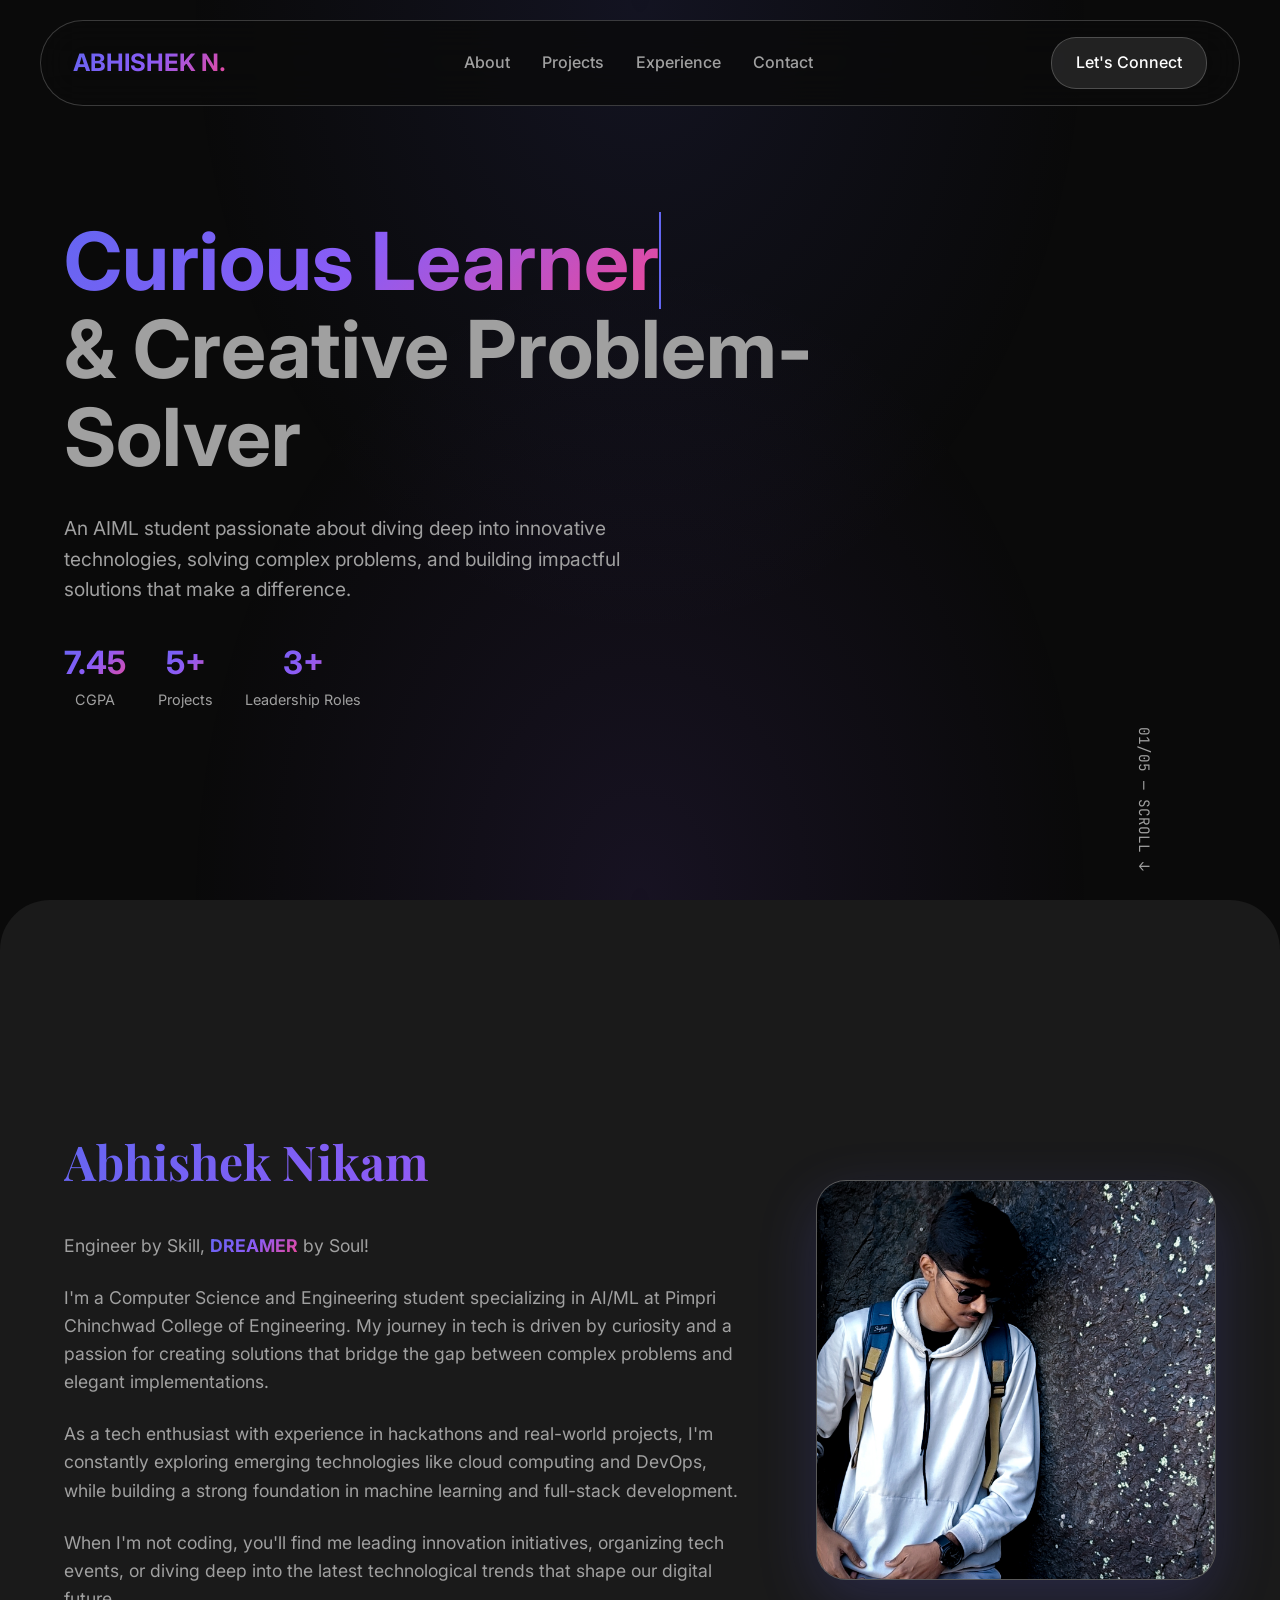
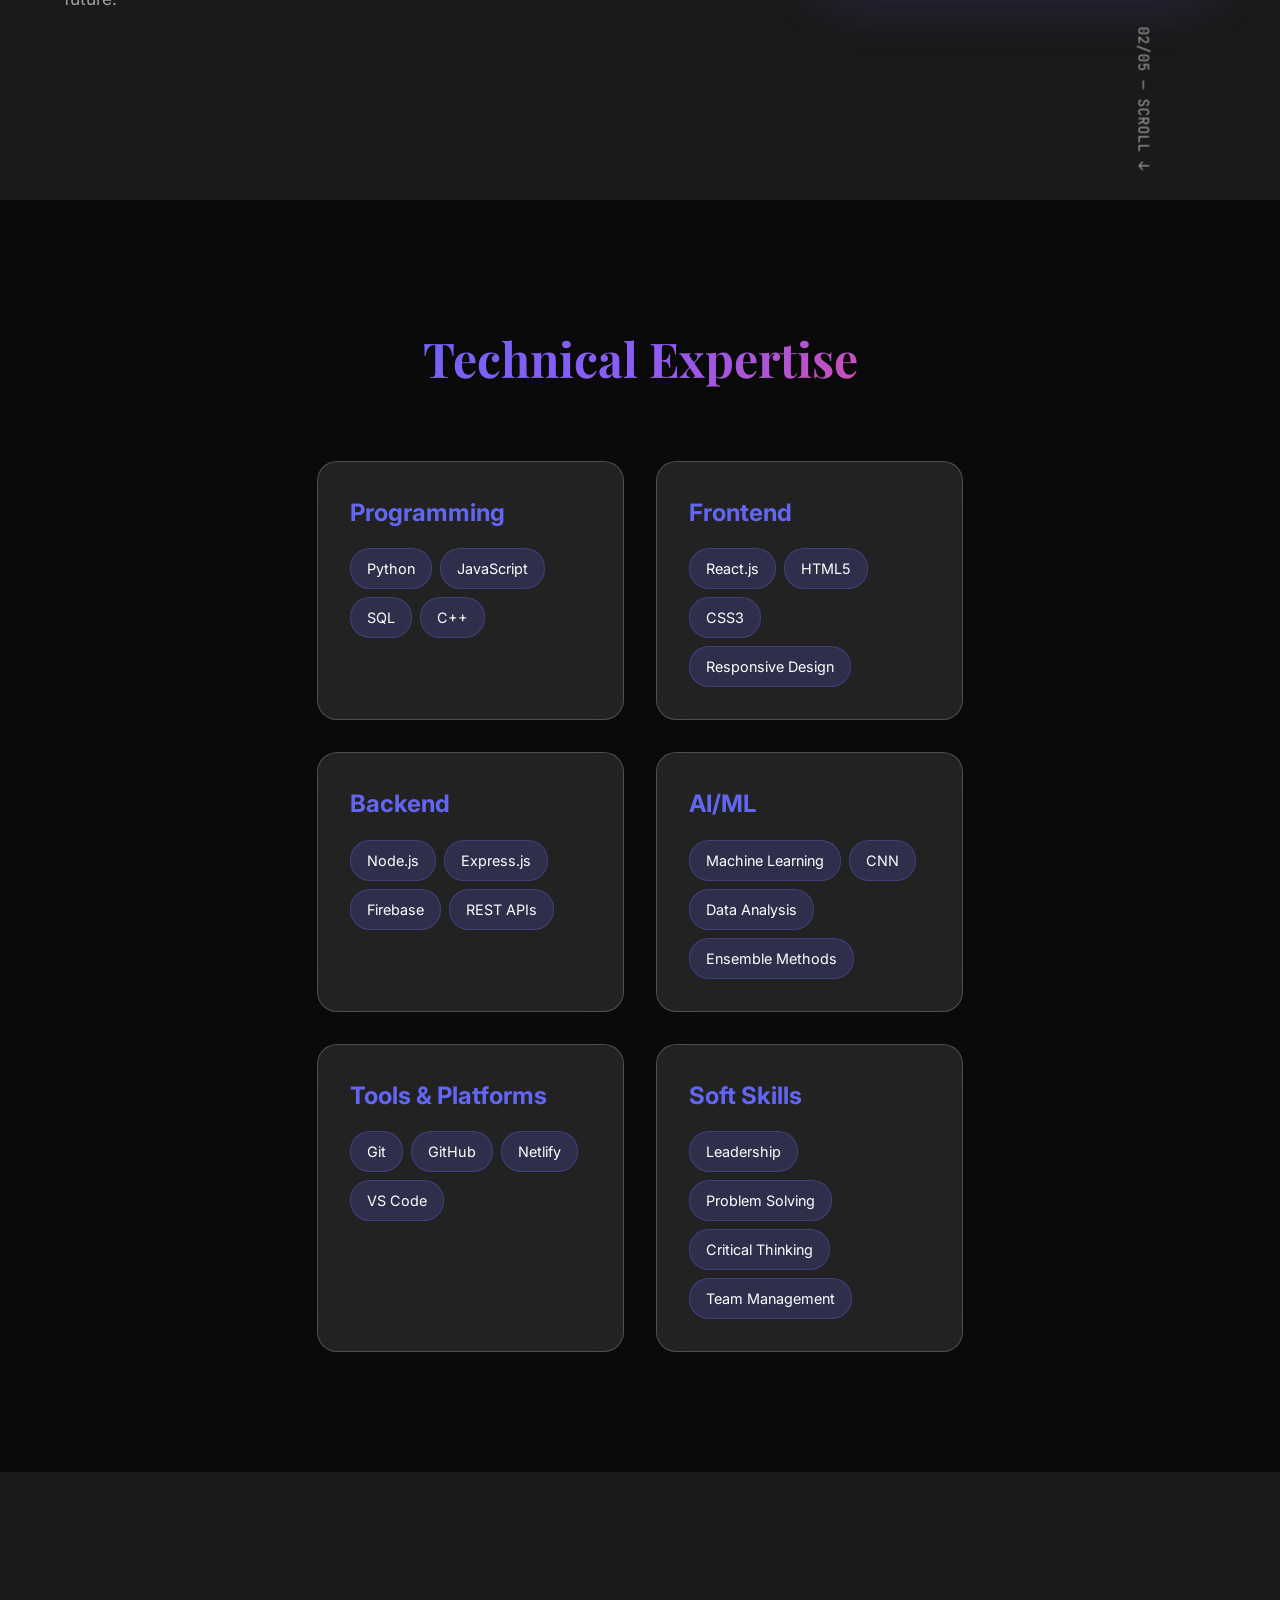
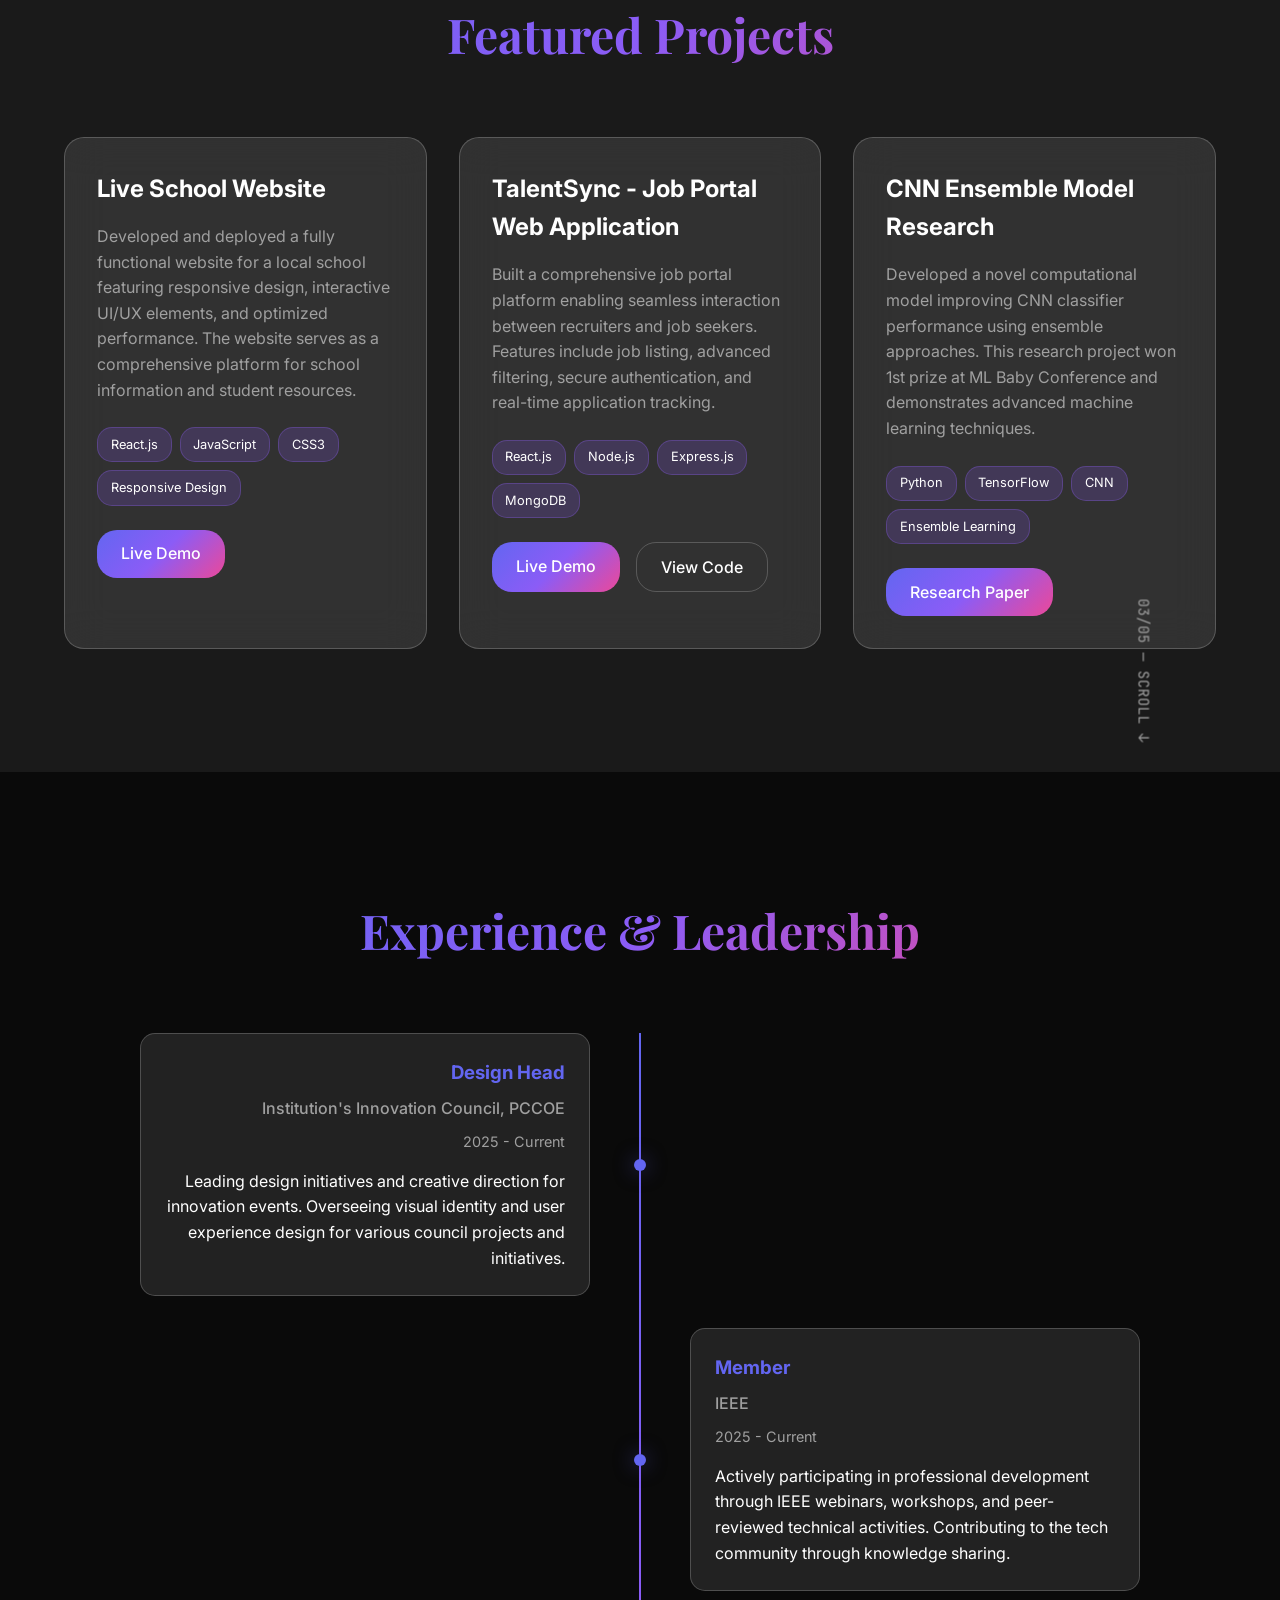
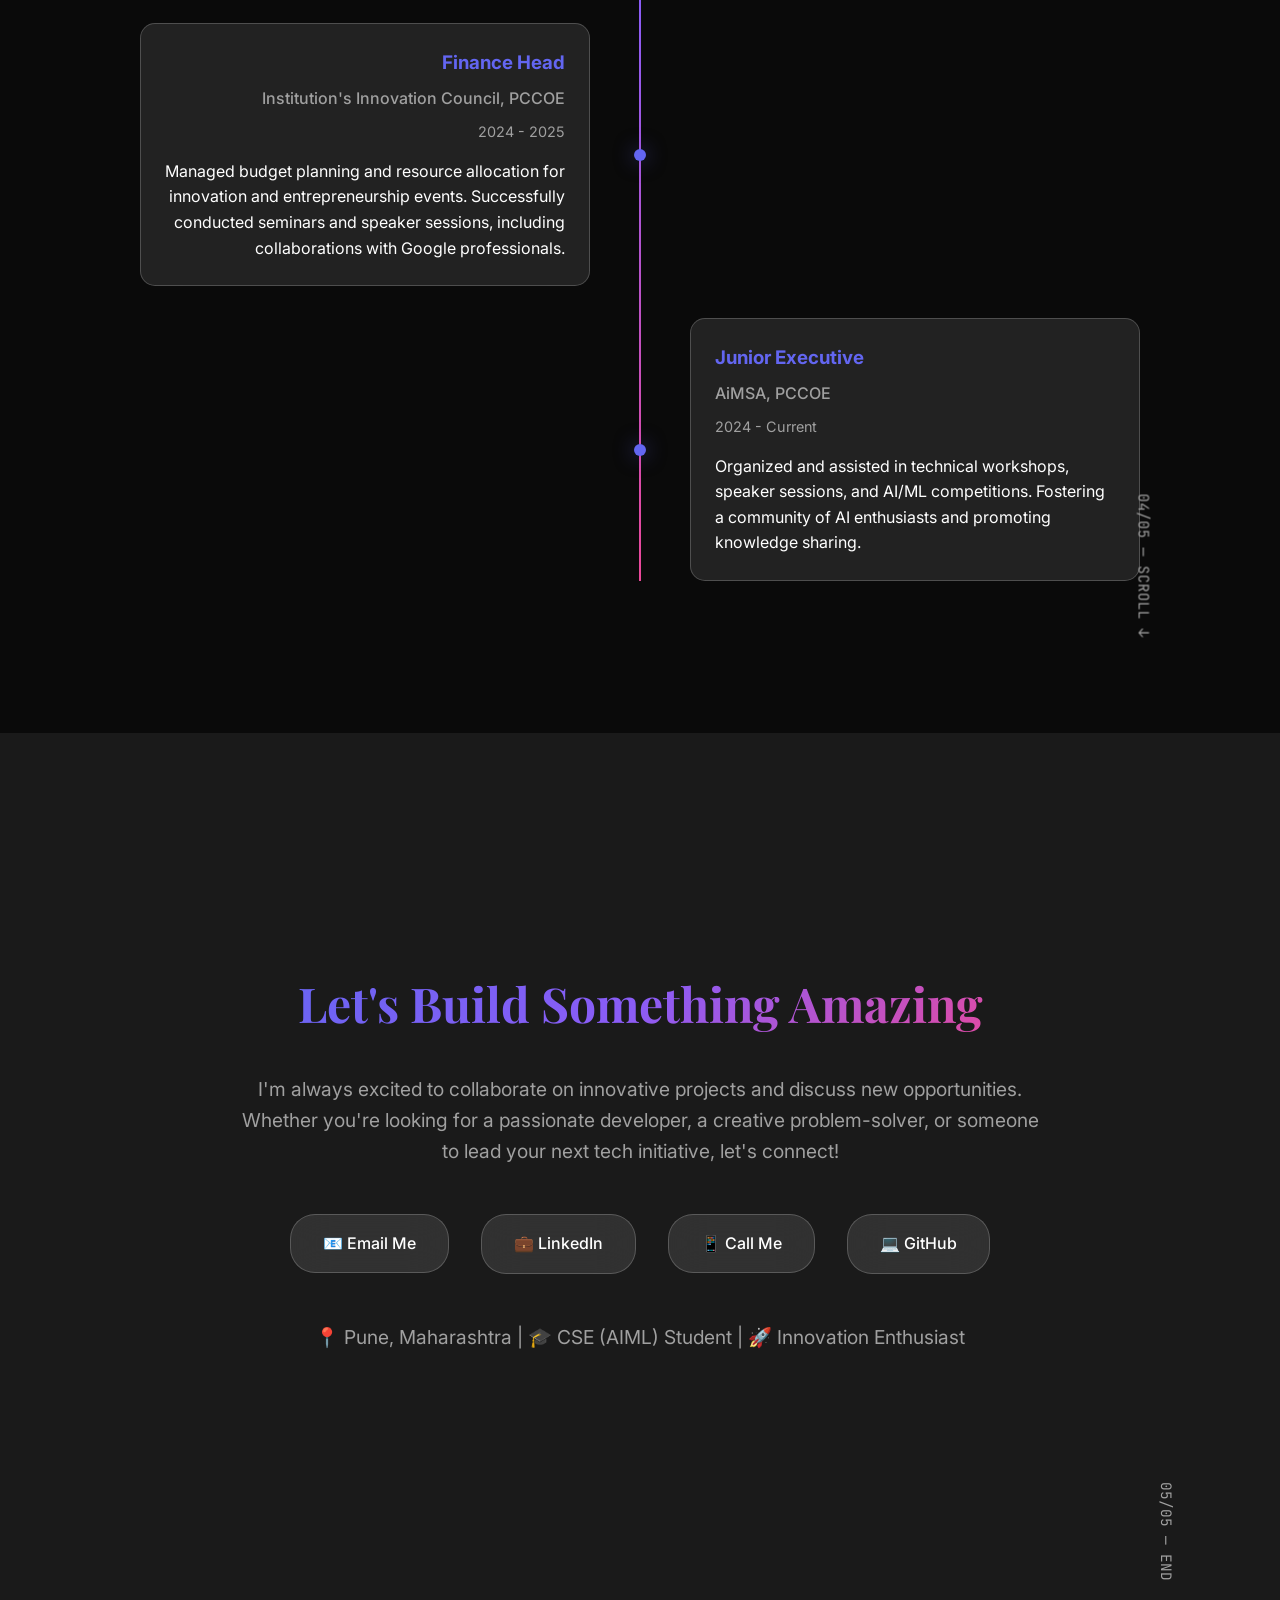
==== index.html @ e9e7a4ef "Renamed main file to index.html" ====
<!DOCTYPE html>
<html lang="en">
<head>
    <meta charset="UTF-8">
    <meta name="viewport" content="width=device-width, initial-scale=1.0">
    <title>Abhishek Nikam - Portfolio</title>
    <link rel="preconnect" href="https://fonts.googleapis.com">
    <link rel="preconnect" href="https://fonts.gstatic.com" crossorigin>
    <link href="https://fonts.googleapis.com/css2?family=Inter:wght@300;400;500;600;700&family=JetBrains+Mono:wght@400;500&family=Playfair+Display:wght@400;700&display=swap" rel="stylesheet">

    <style>
        * {
            margin: 0;
            padding: 0;
            box-sizing: border-box;
        }

        :root {
            --bg-primary: #0a0a0a;
            --bg-secondary: #1a1a1a;
            --text-primary: #ffffff;
            --text-secondary: #a0a0a0;
            --accent-primary: #6366f1;
            --accent-secondary: #8b5cf6;
            --accent-gradient: linear-gradient(135deg, #6366f1 0%, #8b5cf6 50%, #ec4899 100%);
            --glass-bg: rgba(255, 255, 255, 0.1);
            --glass-border: rgba(255, 255, 255, 0.2);
        }

        body {
            background: var(--bg-primary);
            color: var(--text-primary);
            font-family: 'Inter', sans-serif;
            line-height: 1.6;
            overflow-x: hidden;
        }

        /* Background Animation */
        body::before {
            content: '';
            position: fixed;
            top: 0;
            left: 0;
            width: 100%;
            height: 100%;
            background: radial-gradient(ellipse at top, rgba(99, 102, 241, 0.1) 0%, transparent 50%),
                        radial-gradient(ellipse at bottom, rgba(139, 92, 246, 0.1) 0%, transparent 50%);
            z-index: -1;
            animation: backgroundPulse 6s ease-in-out infinite alternate;
        }

        @keyframes backgroundPulse {
            0% { opacity: 0.3; }
            100% { opacity: 0.6; }
        }

        /* Header */
        .header {
            position: fixed;
            top: 20px;
            left: 50%;
            transform: translateX(-50%);
            width: 95%;
            max-width: 1200px;
            padding: 16px 32px;
            background: rgba(10, 10, 10, 0.8);
            backdrop-filter: blur(20px);
            border: 1px solid var(--glass-border);
            border-radius: 50px;
            display: flex;
            justify-content: space-between;
            align-items: center;
            z-index: 1000;
            transition: all 0.3s ease;
        }

        .header:hover {
            background: rgba(10, 10, 10, 0.9);
            transform: translateX(-50%) translateY(-2px);
            box-shadow: 0 10px 40px rgba(99, 102, 241, 0.2);
        }

        .logo {
            font-size: 1.5rem;
            font-weight: 700;
            background: var(--accent-gradient);
            -webkit-background-clip: text;
            -webkit-text-fill-color: transparent;
            background-clip: text;
        }

        .nav {
            display: flex;
            gap: 2rem;
        }

        .nav-item {
            color: var(--text-secondary);
            text-decoration: none;
            font-weight: 500;
            transition: all 0.3s ease;
            position: relative;
        }

        .nav-item:hover {
            color: var(--text-primary);
        }

        .nav-item::after {
            content: '';
            position: absolute;
            bottom: -4px;
            left: 0;
            width: 0;
            height: 2px;
            background: var(--accent-gradient);
            transition: width 0.3s ease;
        }

        .nav-item:hover::after {
            width: 100%;
        }

        .connect-btn {
            padding: 12px 24px;
            background: var(--glass-bg);
            border: 1px solid var(--glass-border);
            border-radius: 25px;
            color: var(--text-primary);
            text-decoration: none;
            font-weight: 500;
            transition: all 0.3s ease;
        }

        .connect-btn:hover {
            background: var(--accent-gradient);
            transform: translateY(-2px);
            box-shadow: 0 10px 20px rgba(99, 102, 241, 0.3);
        }

        /* Main Sections */
        .section {
            min-height: 100vh;
            padding: 120px 5% 60px;
            display: flex;
            align-items: center;
            position: relative;
        }

        /* Hero Section */
        .hero {
            display: grid;
            grid-template-columns: 1fr 300px;
            gap: 4rem;
            max-width: 1400px;
            margin: 0 auto;
            align-items: center;
        }

        .hero-content h1 {
            font-size: clamp(2.5rem, 8vw, 5rem);
            font-weight: 700;
            line-height: 1.1;
            margin-bottom: 1rem;
        }

        .hero-title {
            background: var(--accent-gradient);
            -webkit-background-clip: text;
            -webkit-text-fill-color: transparent;
            background-clip: text;
        }

        .hero-subtitle {
            color: var(--text-secondary);
        }

        .typing-animation {
            border-right: 2px solid var(--accent-primary);
            white-space: nowrap;
            overflow: hidden;
            animation: typing 3s steps(20, end), blink 0.75s step-end infinite;
        }

        @keyframes typing {
            from { width: 0; }
            to { width: 100%; }
        }

        @keyframes blink {
            from, to { border-color: transparent; }
            50% { border-color: var(--accent-primary); }
        }

        .hero-description {
            font-size: 1.2rem;
            color: var(--text-secondary);
            margin: 2rem 0;
            max-width: 600px;
        }

        .hero-stats {
            display: flex;
            gap: 2rem;
            margin: 2rem 0;
        }

        .stat {
            text-align: center;
        }

        .stat-number {
            font-size: 2rem;
            font-weight: 700;
            background: var(--accent-gradient);
            -webkit-background-clip: text;
            -webkit-text-fill-color: transparent;
            background-clip: text;
        }

        .stat-label {
            font-size: 0.9rem;
            color: var(--text-secondary);
        }

        .scroll-indicator {
            position: absolute;
            right: 5%;
            bottom: 10%;
            font-family: 'JetBrains Mono', monospace;
            font-size: 0.9rem;
            color: var(--text-secondary);
            transform: rotate(90deg);
            transform-origin: center;
        }

        /* About Section */
        .about {
            background: var(--bg-secondary);
            border-radius: 50px 50px 0 0;
        }

        .about-content {
            display: grid;
            grid-template-columns: 1fr 400px;
            gap: 4rem;
            max-width: 1400px;
            margin: 0 auto;
            align-items: center;
        }

        .about-text h2 {
            font-size: 3rem;
            font-family: 'Playfair Display', serif;
            margin-bottom: 2rem;
            background: var(--accent-gradient);
            -webkit-background-clip: text;
            -webkit-text-fill-color: transparent;
            background-clip: text;
        }

        .about-text p {
            font-size: 1.1rem;
            color: var(--text-secondary);
            margin-bottom: 1.5rem;
        }

        .profile-image {
            position: relative;
            width: 400px;
            height: 400px;
            border-radius: 30px;
            overflow: hidden;
            background: var(--glass-bg);
            backdrop-filter: blur(20px);
            border: 1px solid var(--glass-border);
            box-shadow: 0 20px 60px rgba(99, 102, 241, 0.2);
        }

        .profile-image::before {
            content: '';
            position: absolute;
            top: -50%;
            left: -50%;
            width: 200%;
            height: 200%;
            background: var(--accent-gradient);
            opacity: 0.1;
            animation: rotate 10s linear infinite;
        }

        @keyframes rotate {
            0% { transform: rotate(0deg); }
            100% { transform: rotate(360deg); }
        }

        .profile-image img {
            width: 100%;
            height: 100%;
            object-fit: cover;
            position: relative;
            z-index: 1;
        }

        /* Skills Section */
        .skills {
            padding: 120px 5%;
        }

        .skills-content {
            max-width: 1200px;
            margin: 0 auto;
        }

        .skills h2 {
            font-size: 3rem;
            text-align: center;
            margin-bottom: 4rem;
            font-family: 'Playfair Display', serif;
            background: var(--accent-gradient);
            -webkit-background-clip: text;
            -webkit-text-fill-color: transparent;
            background-clip: text;
        }

        .skills-grid {
            display: grid;
            grid-template-columns: repeat(auto-fit, minmax(280px, 1fr));
            gap: 2rem;
        }

        .skill-category {
            background: var(--glass-bg);
            backdrop-filter: blur(20px);
            border: 1px solid var(--glass-border);
            border-radius: 20px;
            padding: 2rem;
            transition: all 0.3s ease;
        }

        .skill-category:hover {
            transform: translateY(-10px);
            box-shadow: 0 20px 60px rgba(99, 102, 241, 0.2);
        }

        .skill-category h3 {
            font-size: 1.5rem;
            margin-bottom: 1rem;
            color: var(--accent-primary);
        }

        .skill-list {
            display: flex;
            flex-wrap: wrap;
            gap: 0.5rem;
        }

        .skill-tag {
            background: rgba(99, 102, 241, 0.2);
            color: var(--text-primary);
            padding: 0.5rem 1rem;
            border-radius: 20px;
            font-size: 0.9rem;
            border: 1px solid rgba(99, 102, 241, 0.3);
            transition: all 0.3s ease;
        }

        .skill-tag:hover {
            background: rgba(99, 102, 241, 0.4);
            transform: scale(1.05);
        }

        /* Projects Section */
        .projects {
            background: var(--bg-secondary);
            padding: 120px 5%;
        }

        .projects-content {
            max-width: 1200px;
            margin: 0 auto;
        }

        .projects h2 {
            font-size: 3rem;
            text-align: center;
            margin-bottom: 4rem;
            font-family: 'Playfair Display', serif;
            background: var(--accent-gradient);
            -webkit-background-clip: text;
            -webkit-text-fill-color: transparent;
            background-clip: text;
        }

        .projects-grid {
            display: grid;
            grid-template-columns: repeat(auto-fit, minmax(350px, 1fr));
            gap: 2rem;
        }

        .project-card {
            background: var(--glass-bg);
            backdrop-filter: blur(20px);
            border: 1px solid var(--glass-border);
            border-radius: 20px;
            padding: 2rem;
            transition: all 0.3s ease;
            position: relative;
            overflow: hidden;
        }

        .project-card::before {
            content: '';
            position: absolute;
            top: 0;
            left: -100%;
            width: 100%;
            height: 100%;
            background: linear-gradient(90deg, transparent, rgba(255, 255, 255, 0.1), transparent);
            transition: left 0.5s;
        }

        .project-card:hover::before {
            left: 100%;
        }

        .project-card:hover {
            transform: translateY(-10px);
            box-shadow: 0 25px 80px rgba(99, 102, 241, 0.3);
        }

        .project-card h3 {
            font-size: 1.5rem;
            margin-bottom: 1rem;
            color: var(--text-primary);
        }

        .project-card p {
            color: var(--text-secondary);
            margin-bottom: 1.5rem;
            line-height: 1.6;
        }

        .project-tech {
            display: flex;
            flex-wrap: wrap;
            gap: 0.5rem;
            margin-bottom: 1.5rem;
        }

        .tech-tag {
            background: rgba(139, 92, 246, 0.2);
            color: var(--text-primary);
            padding: 0.4rem 0.8rem;
            border-radius: 15px;
            font-size: 0.8rem;
            border: 1px solid rgba(139, 92, 246, 0.3);
        }

        .project-links {
            display: flex;
            gap: 1rem;
        }

        .project-link {
            padding: 0.7rem 1.5rem;
            background: var(--accent-gradient);
            color: white;
            text-decoration: none;
            border-radius: 20px;
            font-weight: 500;
            transition: all 0.3s ease;
        }

        .project-link:hover {
            transform: translateY(-2px);
            box-shadow: 0 10px 20px rgba(99, 102, 241, 0.4);
        }

        .project-link.secondary {
            background: transparent;
            border: 1px solid var(--glass-border);
        }

        /* Experience Section */
        .experience {
            padding: 120px 5%;
        }

        .experience-content {
            max-width: 1000px;
            margin: 0 auto;
        }

        .experience h2 {
            font-size: 3rem;
            text-align: center;
            margin-bottom: 4rem;
            font-family: 'Playfair Display', serif;
            background: var(--accent-gradient);
            -webkit-background-clip: text;
            -webkit-text-fill-color: transparent;
            background-clip: text;
        }

        .timeline {
            position: relative;
        }

        .timeline::before {
            content: '';
            position: absolute;
            left: 50%;
            top: 0;
            bottom: 0;
            width: 2px;
            background: var(--accent-gradient);
            transform: translateX(-50%);
        }

        .timeline-item {
            position: relative;
            margin: 2rem 0;
            display: flex;
            align-items: center;
        }

        .timeline-item:nth-child(odd) .timeline-content {
            margin-right: auto;
            margin-left: 0;
            text-align: right;
        }

        .timeline-item:nth-child(even) .timeline-content {
            margin-left: auto;
            margin-right: 0;
        }

        .timeline-content {
            background: var(--glass-bg);
            backdrop-filter: blur(20px);
            border: 1px solid var(--glass-border);
            border-radius: 15px;
            padding: 1.5rem;
            width: 45%;
            position: relative;
        }

        .timeline-dot {
            position: absolute;
            left: 50%;
            width: 12px;
            height: 12px;
            background: var(--accent-primary);
            border-radius: 50%;
            transform: translateX(-50%);
            box-shadow: 0 0 20px rgba(99, 102, 241, 0.5);
        }

        .timeline-content h3 {
            color: var(--accent-primary);
            margin-bottom: 0.5rem;
        }

        .timeline-content .company {
            color: var(--text-secondary);
            font-weight: 500;
            margin-bottom: 0.5rem;
        }

        .timeline-content .period {
            color: var(--text-secondary);
            font-size: 0.9rem;
            margin-bottom: 1rem;
        }

        /* Contact Section */
        .contact {
            background: var(--bg-secondary);
            padding: 120px 5%;
            text-align: center;
        }

        .contact-content {
            max-width: 800px;
            margin: 0 auto;
        }

        .contact h2 {
            font-size: 3rem;
            margin-bottom: 2rem;
            font-family: 'Playfair Display', serif;
            background: var(--accent-gradient);
            -webkit-background-clip: text;
            -webkit-text-fill-color: transparent;
            background-clip: text;
        }

        .contact p {
            font-size: 1.2rem;
            color: var(--text-secondary);
            margin-bottom: 3rem;
        }

        .contact-links {
            display: flex;
            justify-content: center;
            gap: 2rem;
            flex-wrap: wrap;
        }

        .contact-link {
            padding: 1rem 2rem;
            background: var(--glass-bg);
            backdrop-filter: blur(20px);
            border: 1px solid var(--glass-border);
            border-radius: 25px;
            color: var(--text-primary);
            text-decoration: none;
            font-weight: 500;
            transition: all 0.3s ease;
        }

        .contact-link:hover {
            background: var(--accent-gradient);
            transform: translateY(-5px);
            box-shadow: 0 15px 40px rgba(99, 102, 241, 0.3);
        }

        /* Responsive Design */
        @media (max-width: 768px) {
            .header {
                width: 90%;
                padding: 12px 20px;
            }

            .nav {
                display: none;
            }

            .hero {
                grid-template-columns: 1fr;
                text-align: center;
                gap: 2rem;
            }

            .about-content {
                grid-template-columns: 1fr;
                text-align: center;
                gap: 2rem;
            }

            .profile-image {
                width: 300px;
                height: 300px;
                margin: 0 auto;
            }

            .hero-stats {
                justify-content: center;
            }

            .timeline::before {
                left: 20px;
            }

            .timeline-content {
                width: calc(100% - 60px);
                margin-left: 60px !important;
                margin-right: 0 !important;
                text-align: left !important;
            }

            .timeline-dot {
                left: 20px;
            }

            .contact-links {
                flex-direction: column;
                align-items: center;
            }

            .scroll-indicator {
                display: none;
            }
        }

        /* Smooth scrolling */
        html {
            scroll-behavior: smooth;
        }

        /* Selection styling */
        ::selection {
            background: rgba(99, 102, 241, 0.3);
            color: var(--text-primary);
        }
    </style>
</head>
<body>
    <!-- Header -->
    <header class="header">
        <div class="logo">ABHISHEK N.</div>
        <nav class="nav">
            <a href="#about" class="nav-item">About</a>
            <a href="#projects" class="nav-item">Projects</a>
            <a href="#experience" class="nav-item">Experience</a>
            <a href="#contact" class="nav-item">Contact</a>
        </nav>
        <a href="#contact" class="connect-btn">Let's Connect</a>
    </header>

    <!-- Hero Section -->
    <section class="section">
        <div class="hero">
            <div class="hero-content">
                <h1>
                    <span class="hero-title typing-animation">Curious Learner</span><br>
                    <span class="hero-subtitle">& Creative Problem-Solver</span>
                </h1>
                <p class="hero-description">
                    An AIML student passionate about diving deep into innovative technologies, solving complex problems, and building impactful solutions that make a difference.
                </p>
                <div class="hero-stats">
                    <div class="stat">
                        <div class="stat-number">7.45</div>
                        <div class="stat-label">CGPA</div>
                    </div>
                    <div class="stat">
                        <div class="stat-number">5+</div>
                        <div class="stat-label">Projects</div>
                    </div>
                    <div class="stat">
                        <div class="stat-number">3+</div>
                        <div class="stat-label">Leadership Roles</div>
                    </div>
                </div>
            </div>
            <div class="scroll-indicator">01/05 — SCROLL ↓</div>
        </div>
    </section>

    <!-- About Section -->
    <section id="about" class="section about">
        <div class="about-content">
            <div class="about-text">
                <h2>Abhishek Nikam</h2>
                <p>Engineer by Skill, <strong style="background: var(--accent-gradient); -webkit-background-clip: text; -webkit-text-fill-color: transparent; background-clip: text;">DREAMER</strong> by Soul!</p>
                <p>I'm a Computer Science and Engineering student specializing in AI/ML at Pimpri Chinchwad College of Engineering. My journey in tech is driven by curiosity and a passion for creating solutions that bridge the gap between complex problems and elegant implementations.</p>
                <p>As a tech enthusiast with experience in hackathons and real-world projects, I'm constantly exploring emerging technologies like cloud computing and DevOps, while building a strong foundation in machine learning and full-stack development.</p>
                <p>When I'm not coding, you'll find me leading innovation initiatives, organizing tech events, or diving deep into the latest technological trends that shape our digital future.</p>
            </div>
            <div class="profile-image">
                <img src="./images/img2.jpg" alt="Abhishek Nikam">
            </div>
        </div>
        <div class="scroll-indicator">02/05 — SCROLL ↓</div>
    </section>

    <!-- Skills Section -->
    <section class="section skills">
        <div class="skills-content">
            <h2>Technical Expertise</h2>
            <div class="skills-grid">
                <div class="skill-category">
                    <h3>Programming</h3>
                    <div class="skill-list">
                        <span class="skill-tag">Python</span>
                        <span class="skill-tag">JavaScript</span>
                        <span class="skill-tag">SQL</span>
                        <span class="skill-tag">C++</span>
                    </div>
                </div>
                <div class="skill-category">
                    <h3>Frontend</h3>
                    <div class="skill-list">
                        <span class="skill-tag">React.js</span>
                        <span class="skill-tag">HTML5</span>
                        <span class="skill-tag">CSS3</span>
                        <span class="skill-tag">Responsive Design</span>
                    </div>
                </div>
                <div class="skill-category">
                    <h3>Backend</h3>
                    <div class="skill-list">
                        <span class="skill-tag">Node.js</span>
                        <span class="skill-tag">Express.js</span>
                        <span class="skill-tag">Firebase</span>
                        <span class="skill-tag">REST APIs</span>
                    </div>
                </div>
                <div class="skill-category">
                    <h3>AI/ML</h3>
                    <div class="skill-list">
                        <span class="skill-tag">Machine Learning</span>
                        <span class="skill-tag">CNN</span>
                        <span class="skill-tag">Data Analysis</span>
                        <span class="skill-tag">Ensemble Methods</span>
                    </div>
                </div>
                <div class="skill-category">
                    <h3>Tools & Platforms</h3>
                    <div class="skill-list">
                        <span class="skill-tag">Git</span>
                        <span class="skill-tag">GitHub</span>
                        <span class="skill-tag">Netlify</span>
                        <span class="skill-tag">VS Code</span>
                    </div>
                </div>
                <div class="skill-category">
                    <h3>Soft Skills</h3>
                    <div class="skill-list">
                        <span class="skill-tag">Leadership</span>
                        <span class="skill-tag">Problem Solving</span>
                        <span class="skill-tag">Critical Thinking</span>
                        <span class="skill-tag">Team Management</span>
                    </div>
                </div>
            </div>
        </div>
    </section>

    <!-- Projects Section -->
    <section id="projects" class="section projects">
        <div class="projects-content">
            <h2>Featured Projects</h2>
            <div class="projects-grid">
                <div class="project-card">
                    <h3>Live School Website</h3>
                    <p>Developed and deployed a fully functional website for a local school featuring responsive design, interactive UI/UX elements, and optimized performance. The website serves as a comprehensive platform for school information and student resources.</p>
                    <div class="project-tech">
                        <span class="tech-tag">React.js</span>
                        <span class="tech-tag">JavaScript</span>
                        <span class="tech-tag">CSS3</span>
                        <span class="tech-tag">Responsive Design</span>
                    </div>
                    <div class="project-links">
                        <a href="https://6832b8b1c27ee90401a885b8--creative-granita-8db63d.netlify.app/" class="project-link" target="_blank">Live Demo</a>
                        
                    </div>
                </div>
                
                <div class="project-card">
                    <h3>TalentSync - Job Portal Web Application</h3>
                    <p>Built a comprehensive job portal platform enabling seamless interaction between recruiters and job seekers. Features include job listing, advanced filtering, secure authentication, and real-time application tracking.</p>
                    <div class="project-tech">
                        <span class="tech-tag">React.js</span>
                        <span class="tech-tag">Node.js</span>
                        <span class="tech-tag">Express.js</span>
                        <span class="tech-tag">MongoDB</span>
                    </div>
                    <div class="project-links">
                        <a href="#" class="project-link" target="_blank">Live Demo</a>
                        <a href="https://github.com/AbhiXO7/TalentSync" class="project-link secondary" target="_blank">View Code</a>
                    </div>
                </div>

                <div class="project-card">
                    <h3>CNN Ensemble Model Research</h3>
                    <p>Developed a novel computational model improving CNN classifier performance using ensemble approaches. This research project won 1st prize at ML Baby Conference and demonstrates advanced machine learning techniques.</p>
                    <div class="project-tech">
                        <span class="tech-tag">Python</span>
                        <span class="tech-tag">TensorFlow</span>
                        <span class="tech-tag">CNN</span>
                        <span class="tech-tag">Ensemble Learning</span>
                    </div>
                    <div class="project-links">
                        <a href="https://drive.google.com/file/d/1eI1ZkCmVFuiY6at5IBieIUOmWHItxLfa/view?usp=sharing" class="project-link" target="_blank">Research Paper</a>
                        
                    </div>
                </div>

                <!-- <div class="project-card">
                    <h3>Smart India Hackathon Project</h3>
                    <p>Qualified for SIH Round 2 with an innovative solution addressing real-world challenges. The project showcases problem-solving skills and technical expertise in developing scalable solutions.</p>
                    <div class="project-tech">
                        <span class="tech-tag">Full Stack</span>
                        <span class="tech-tag">AI/ML</span>
                        <span class="tech-tag">Innovation</span>
                        <span class="tech-tag">Team Leadership</span>
                    </div>
                    <div class="project-links">
                        <a href="#" class="project-link">Project Details</a>
                        <a href="#" class="project-link secondary">Presentation</a>
                    </div>
                </div> -->
            </div>
        </div>
        <div class="scroll-indicator">03/05 — SCROLL ↓</div>
    </section>

    <!-- Experience Section -->
    <section id="experience" class="section experience">
        <div class="experience-content">
            <h2>Experience & Leadership</h2>
            <div class="timeline">
                <div class="timeline-item">
                    <div class="timeline-dot"></div>
                    <div class="timeline-content">
                        <h3>Design Head</h3>
                        <div class="company">Institution's Innovation Council, PCCOE</div>
                        <div class="period">2025 - Current</div>
                        <p>Leading design initiatives and creative direction for innovation events. Overseeing visual identity and user experience design for various council projects and initiatives.</p>
                    </div>
                </div>

                <div class="timeline-item">
                    <div class="timeline-dot"></div>
                    <div class="timeline-content">
                        <h3>Member</h3>
                        <div class="company">IEEE</div>
                        <div class="period">2025 - Current</div>
                        <p>Actively participating in professional development through IEEE webinars, workshops, and peer-reviewed technical activities. Contributing to the tech community through knowledge sharing.</p>
                    </div>
                </div>

                <div class="timeline-item">
                    <div class="timeline-dot"></div>
                    <div class="timeline-content">
                        <h3>Finance Head</h3>
                        <div class="company">Institution's Innovation Council, PCCOE</div>
                        <div class="period">2024 - 2025</div>
                        <p>Managed budget planning and resource allocation for innovation and entrepreneurship events. Successfully conducted seminars and speaker sessions, including collaborations with Google professionals.</p>
                    </div>
                </div>

                <div class="timeline-item">
                    <div class="timeline-dot"></div>
                    <div class="timeline-content">
                        <h3>Junior Executive</h3>
                        <div class="company">AiMSA, PCCOE</div>
                        <div class="period">2024 - Current</div>
                        <p>Organized and assisted in technical workshops, speaker sessions, and AI/ML competitions. Fostering a community of AI enthusiasts and promoting knowledge sharing.</p>
                    </div>
                </div>
            </div>
        </div>
        <div class="scroll-indicator">04/05 — SCROLL ↓</div>
    </section>

    <!-- Contact Section -->
    <section id="contact" class="section contact">
        <div class="contact-content">
            <h2>Let's Build Something Amazing</h2>
            <p>I'm always excited to collaborate on innovative projects and discuss new opportunities. Whether you're looking for a passionate developer, a creative problem-solver, or someone to lead your next tech initiative, let's connect!</p>
            <div class="contact-links">
                <a href="mailto:nikamabhi2004@gmail.com" class="contact-link" target="_blank">
                    📧 Email Me
                </a>
                <a href="https://www.linkedin.com/in/abhishek-nikam-88372128b/" class="contact-link" target="_blank">
                    💼 LinkedIn
                </a>
                <a href="tel:+918329058141" class="contact-link">
                    📱 Call Me
                </a>
                <a href="https://github.com/AbhiXO7" class="contact-link" target="_blank">
                    💻 GitHub
                </a>
            </div>
            <div style="margin-top: 3rem; color: var(--text-secondary); font-size: 0.9rem;">
                <p>📍 Pune, Maharashtra | 🎓 CSE (AIML) Student | 🚀 Innovation Enthusiast</p>
            </div>
        </div>
        <div class="scroll-indicator">05/05 — END</div>
    </section>

    <script>
        // Smooth scrolling for navigation links
        document.querySelectorAll('a[href^="#"]').forEach(anchor => {
            anchor.addEventListener('click', function (e) {
                e.preventDefault();
                const target = document.querySelector(this.getAttribute('href'));
                if (target) {
                    target.scrollIntoView({
                        behavior: 'smooth',
                        block: 'start'
                    });
                }
            });
        });

        // Header scroll effect
        let lastScrollTop = 0;
        const header = document.querySelector('.header');
        
        window.addEventListener('scroll', () => {
            let scrollTop = window.pageYOffset || document.documentElement.scrollTop;
            
            if (scrollTop > lastScrollTop && scrollTop > 100) {
                header.style.transform = 'translateX(-50%) translateY(-100px)';
            } else {
                header.style.transform = 'translateX(-50%) translateY(0)';
            }
            lastScrollTop = scrollTop;
        });

        // Intersection Observer for animations
        const observerOptions = {
            threshold: 0.1,
            rootMargin: '0px 0px -50px 0px'
        };

        const observer = new IntersectionObserver((entries) => {
            entries.forEach(entry => {
                if (entry.isIntersecting) {
                    entry.target.style.opacity = '1';
                    entry.target.style.transform = 'translateY(0)';
                }
            });
        }, observerOptions);

        // Observe all sections for scroll animations
        document.querySelectorAll('.section').forEach(section => {
            section.style.opacity = '0';
            section.style.transform = 'translateY(30px)';
            section.style.transition = 'opacity 0.8s ease, transform 0.8s ease';
            observer.observe(section);
        });

        // Typing animation restart on scroll
        let typingAnimationPlayed = false;
        
        const typingObserver = new IntersectionObserver((entries) => {
            entries.forEach(entry => {
                if (entry.isIntersecting && !typingAnimationPlayed) {
                    const typingElement = entry.target;
                    typingElement.style.animation = 'none';
                    setTimeout(() => {
                        typingElement.style.animation = 'typing 3s steps(20, end), blink 0.75s step-end infinite';
                    }, 100);
                    typingAnimationPlayed = true;
                }
            });
        }, { threshold: 0.5 });

        const typingElement = document.querySelector('.typing-animation');
        if (typingElement) {
            typingObserver.observe(typingElement);
        }

        // Parallax effect for background
        window.addEventListener('scroll', () => {
            const scrolled = window.pageYOffset;
            const parallax = document.querySelector('body::before');
            const speed = scrolled * 0.5;
        });

        // Dynamic cursor effect (optional enhancement)
        const cursor = document.createElement('div');
        cursor.className = 'custom-cursor';
        cursor.style.cssText = `
            position: fixed;
            width: 20px;
            height: 20px;
            background: var(--accent-gradient);
            border-radius: 50%;
            pointer-events: none;
            z-index: 9999;
            opacity: 0.7;
            transition: transform 0.1s ease;
            display: none;
        `;
        document.body.appendChild(cursor);

        document.addEventListener('mousemove', (e) => {
            cursor.style.display = 'block';
            cursor.style.left = e.clientX - 10 + 'px';
            cursor.style.top = e.clientY - 10 + 'px';
        });

        document.addEventListener('mouseleave', () => {
            cursor.style.display = 'none';
        });

        // Project card hover effects
        document.querySelectorAll('.project-card').forEach(card => {
            card.addEventListener('mouseenter', () => {
                card.style.transform = 'translateY(-15px) scale(1.02)';
            });
            
            card.addEventListener('mouseleave', () => {
                card.style.transform = 'translateY(-10px) scale(1)';
            });
        });

        // Skills animation on scroll
        const skillsObserver = new IntersectionObserver((entries) => {
            entries.forEach(entry => {
                if (entry.isIntersecting) {
                    const skillTags = entry.target.querySelectorAll('.skill-tag');
                    skillTags.forEach((tag, index) => {
                        setTimeout(() => {
                            tag.style.transform = 'scale(1)';
                            tag.style.opacity = '1';
                        }, index * 100);
                    });
                }
            });
        }, { threshold: 0.3 });

        document.querySelectorAll('.skill-category').forEach(category => {
            const skillTags = category.querySelectorAll('.skill-tag');
            skillTags.forEach(tag => {
                tag.style.transform = 'scale(0.8)';
                tag.style.opacity = '0';
                tag.style.transition = 'all 0.3s ease';
            });
            skillsObserver.observe(category);
        });
    </script>
</body>
</html>
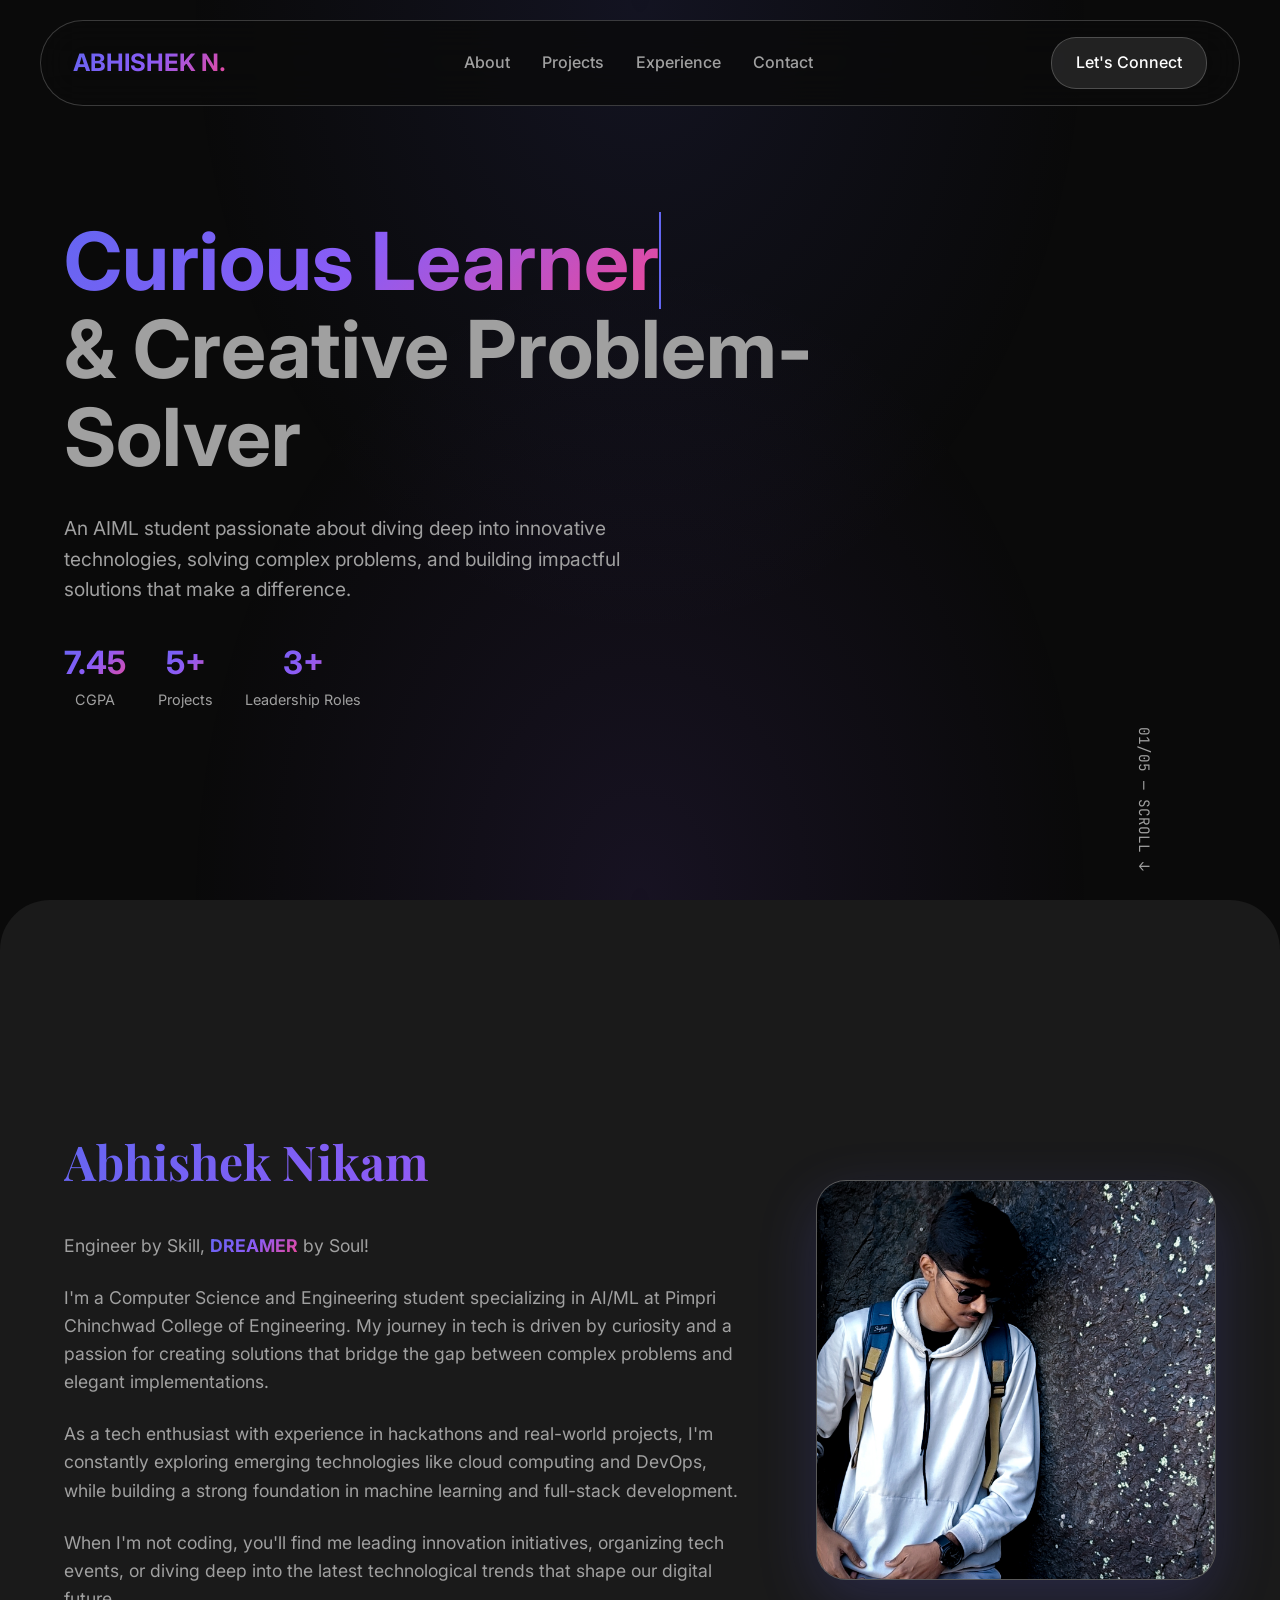
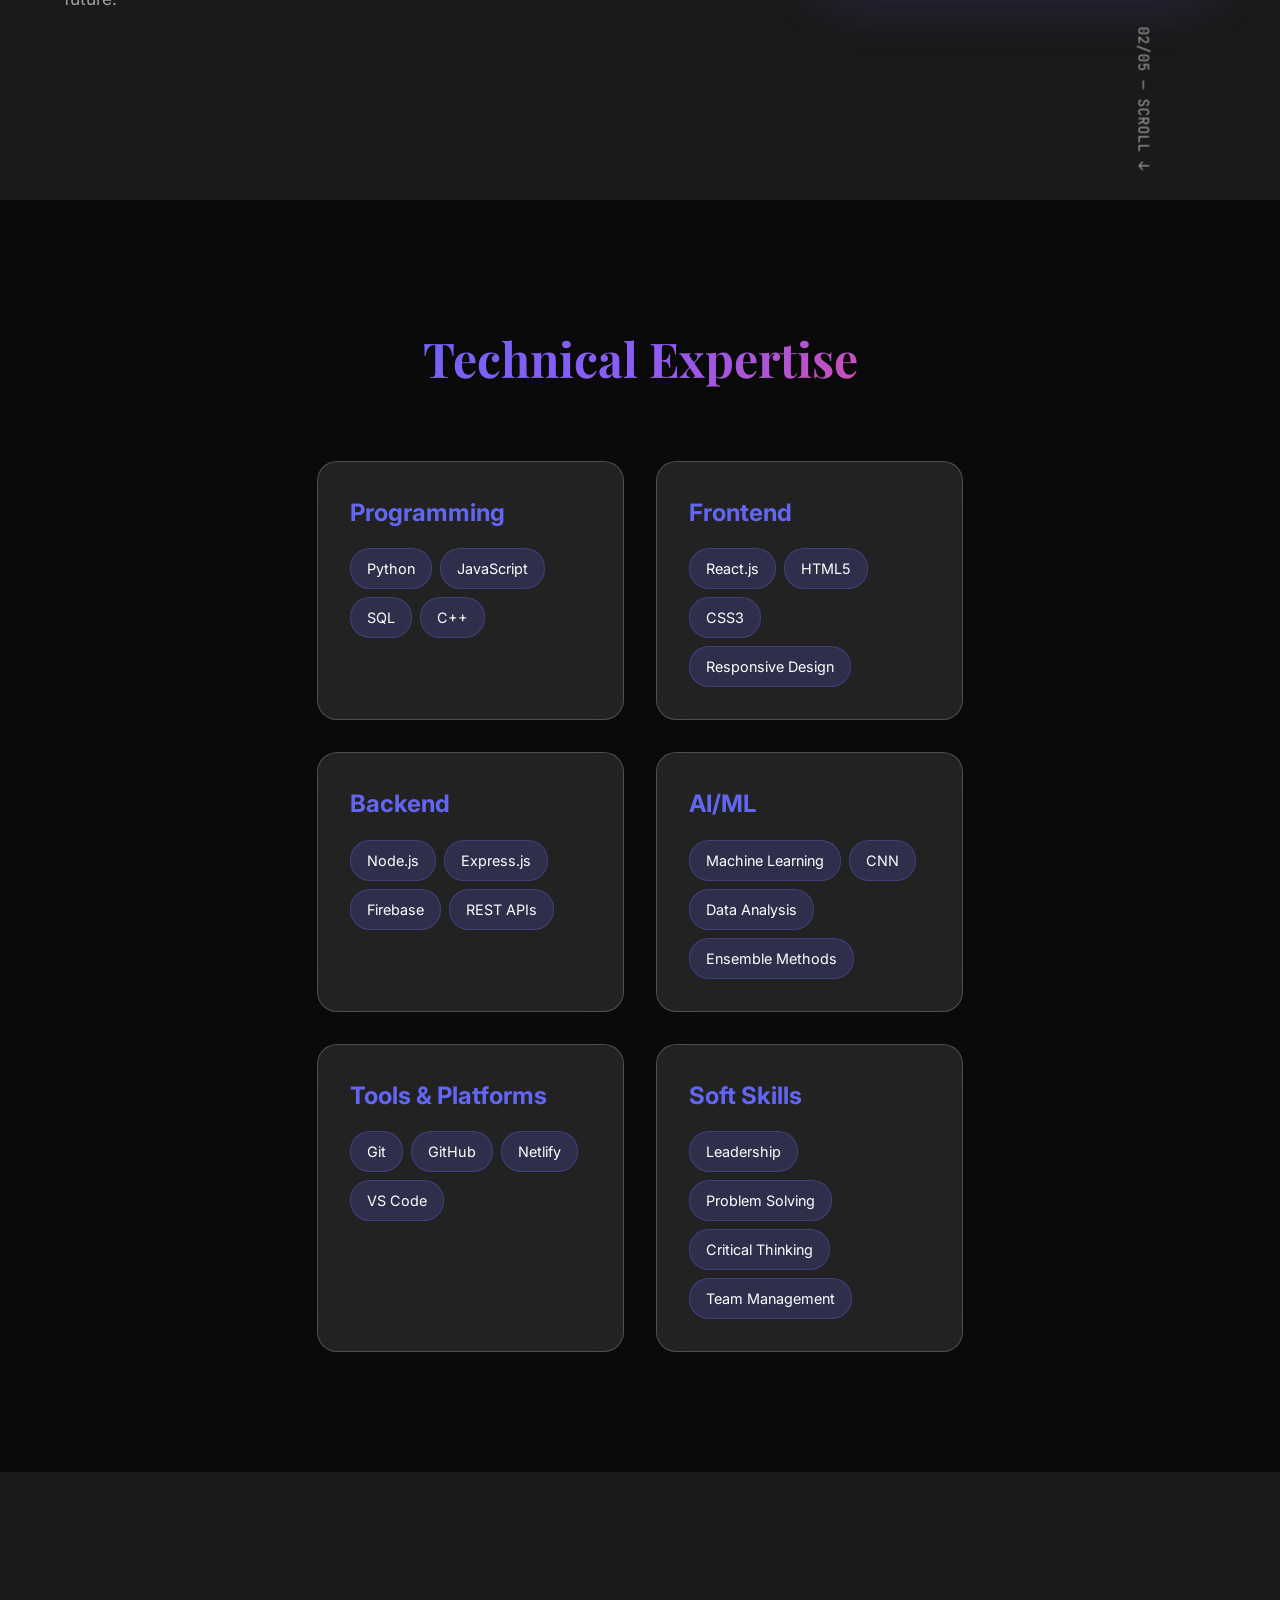
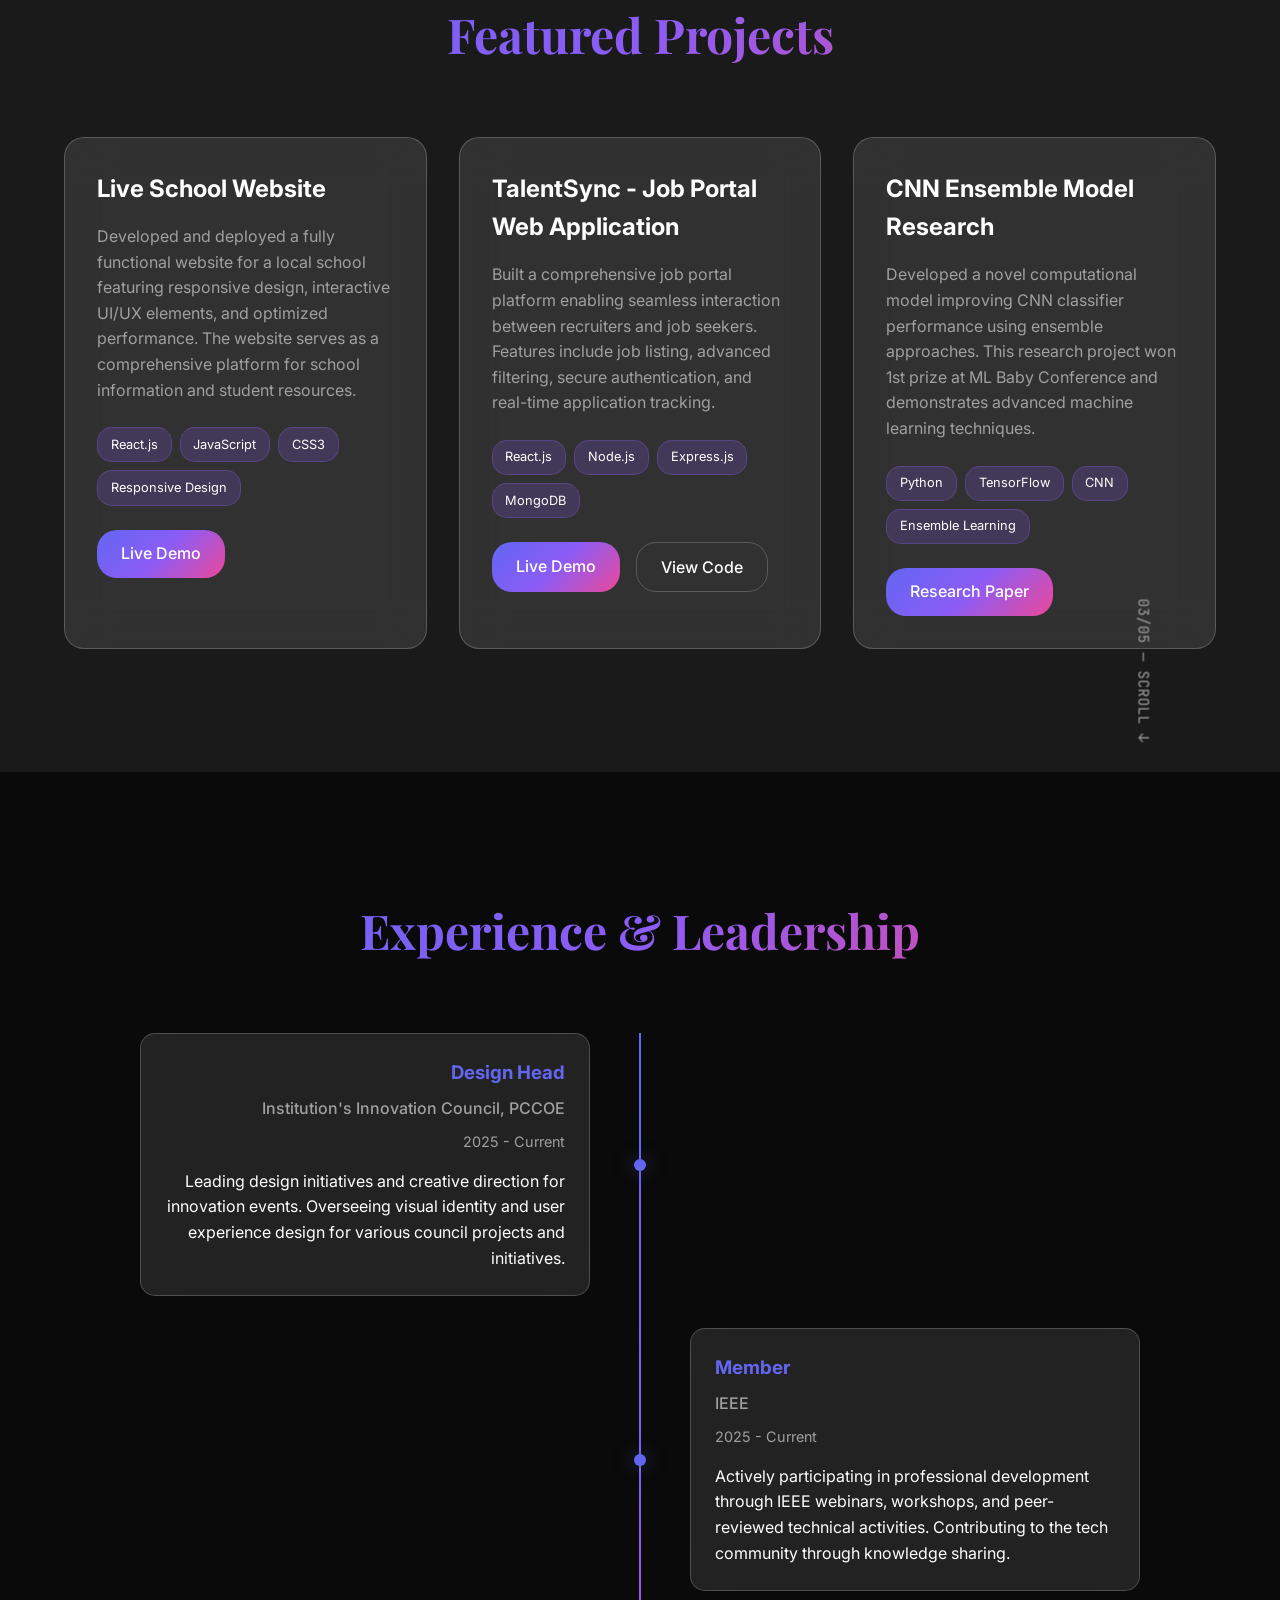
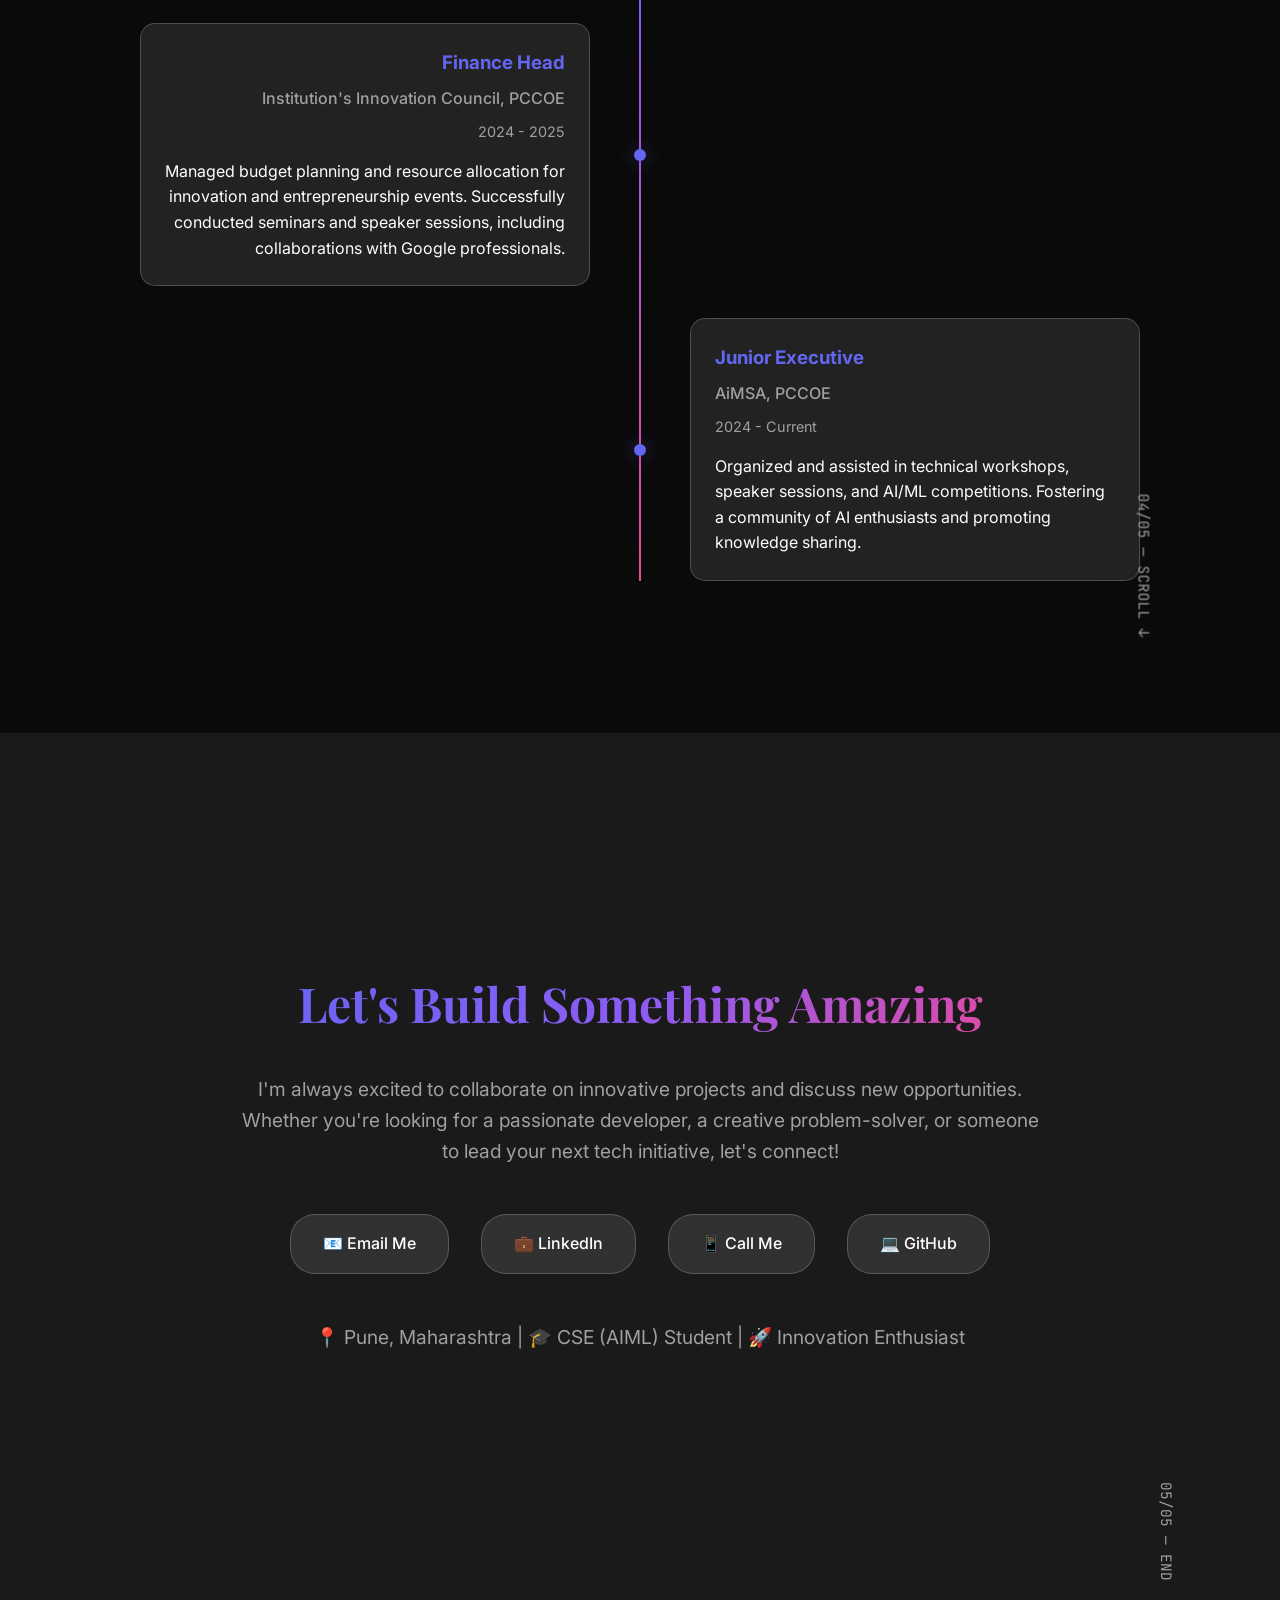
==== commit ca0ed3eb: "Mobile optimization" ====
--- a/index.html
+++ b/index.html
@@ -138,6 +138,53 @@
             box-shadow: 0 10px 20px rgba(99, 102, 241, 0.3);
         }
 
+        /* Mobile Menu */
+        .mobile-menu-btn {
+            display: none;
+            background: none;
+            border: none;
+            color: var(--text-primary);
+            font-size: 1.5rem;
+            cursor: pointer;
+            padding: 5px;
+        }
+
+        .mobile-menu {
+            display: none;
+            position: fixed;
+            top: 0;
+            left: 0;
+            width: 100%;
+            height: 100vh;
+            background: rgba(10, 10, 10, 0.95);
+            backdrop-filter: blur(20px);
+            z-index: 999;
+            flex-direction: column;
+            justify-content: center;
+            align-items: center;
+            gap: 2rem;
+        }
+
+        .mobile-menu.active {
+            display: flex;
+        }
+
+        .mobile-menu .nav-item {
+            font-size: 1.5rem;
+            padding: 1rem;
+        }
+
+        .mobile-menu .close-btn {
+            position: absolute;
+            top: 30px;
+            right: 30px;
+            background: none;
+            border: none;
+            color: var(--text-primary);
+            font-size: 2rem;
+            cursor: pointer;
+        }
+
         /* Main Sections */
         .section {
             min-height: 100vh;
@@ -460,6 +507,7 @@
         .project-links {
             display: flex;
             gap: 1rem;
+            flex-wrap: wrap;
         }
 
         .project-link {
@@ -470,6 +518,7 @@
             border-radius: 20px;
             font-weight: 500;
             transition: all 0.3s ease;
+            display: inline-block;
         }
 
         .project-link:hover {
@@ -627,39 +676,137 @@
             box-shadow: 0 15px 40px rgba(99, 102, 241, 0.3);
         }
 
-        /* Responsive Design */
+        /* Enhanced Mobile Responsive Design */
+        @media (max-width: 1024px) {
+            .hero {
+                grid-template-columns: 1fr;
+                gap: 3rem;
+                text-align: center;
+            }
+
+            .about-content {
+                grid-template-columns: 1fr;
+                gap: 3rem;
+                text-align: center;
+            }
+
+            .profile-image {
+                width: 350px;
+                height: 350px;
+                margin: 0 auto;
+            }
+
+            .skills-grid {
+                grid-template-columns: repeat(auto-fit, minmax(250px, 1fr));
+                gap: 1.5rem;
+            }
+
+            .projects-grid {
+                grid-template-columns: repeat(auto-fit, minmax(300px, 1fr));
+            }
+        }
+
         @media (max-width: 768px) {
             .header {
                 width: 90%;
                 padding: 12px 20px;
+                border-radius: 25px;
+            }
+
+            .logo {
+                font-size: 1.2rem;
             }
 
             .nav {
                 display: none;
             }
 
-            .hero {
-                grid-template-columns: 1fr;
-                text-align: center;
-                gap: 2rem;
-            }
-
-            .about-content {
-                grid-template-columns: 1fr;
-                text-align: center;
-                gap: 2rem;
-            }
-
-            .profile-image {
-                width: 300px;
-                height: 300px;
-                margin: 0 auto;
+            .connect-btn {
+                display: none;
+            }
+
+            .mobile-menu-btn {
+                display: block;
+            }
+
+            .section {
+                padding: 100px 5% 40px;
+                min-height: auto;
+            }
+
+            .hero-content h1 {
+                font-size: clamp(1.8rem, 10vw, 3.5rem);
+                margin-bottom: 1.5rem;
+            }
+
+            .hero-description {
+                font-size: 1rem;
+                margin: 1.5rem 0;
             }
 
             .hero-stats {
                 justify-content: center;
-            }
-
+                gap: 1.5rem;
+            }
+
+            .stat-number {
+                font-size: 1.5rem;
+            }
+
+            .about-text h2 {
+                font-size: 2.5rem;
+                margin-bottom: 1.5rem;
+            }
+
+            .about-text p {
+                font-size: 1rem;
+                margin-bottom: 1rem;
+            }
+
+            .profile-image {
+                width: 280px;
+                height: 280px;
+                border-radius: 20px;
+            }
+
+            .skills h2, .projects h2, .experience h2, .contact h2 {
+                font-size: 2.5rem;
+                margin-bottom: 2rem;
+            }
+
+            .skills-grid {
+                grid-template-columns: 1fr;
+                gap: 1rem;
+            }
+
+            .skill-category {
+                padding: 1.5rem;
+            }
+
+            .projects-grid {
+                grid-template-columns: 1fr;
+                gap: 1.5rem;
+            }
+
+            .project-card {
+                padding: 1.5rem;
+            }
+
+            .project-card h3 {
+                font-size: 1.3rem;
+            }
+
+            .project-links {
+                flex-direction: column;
+                gap: 0.8rem;
+            }
+
+            .project-link {
+                text-align: center;
+                padding: 0.8rem 1rem;
+            }
+
+            /* Mobile Timeline */
             .timeline::before {
                 left: 20px;
             }
@@ -669,19 +816,141 @@
                 margin-left: 60px !important;
                 margin-right: 0 !important;
                 text-align: left !important;
+                padding: 1rem;
             }
 
             .timeline-dot {
                 left: 20px;
+            }
+
+            .timeline-content h3 {
+                font-size: 1.2rem;
+            }
+
+            .timeline-content .company {
+                font-size: 0.9rem;
+            }
+
+            .timeline-content .period {
+                font-size: 0.8rem;
+            }
+
+            .timeline-content p {
+                font-size: 0.9rem;
+                line-height: 1.5;
+            }
+
+            .contact p {
+                font-size: 1rem;
+                margin-bottom: 2rem;
             }
 
             .contact-links {
                 flex-direction: column;
                 align-items: center;
+                gap: 1rem;
+            }
+
+            .contact-link {
+                width: 100%;
+                max-width: 300px;
+                text-align: center;
+                padding: 1rem;
             }
 
             .scroll-indicator {
                 display: none;
+            }
+        }
+
+        @media (max-width: 480px) {
+            .header {
+                padding: 10px 15px;
+                top: 10px;
+                width: 95%;
+            }
+
+            .section {
+                padding: 80px 3% 30px;
+            }
+
+            .hero-content h1 {
+                font-size: clamp(1.5rem, 12vw, 2.8rem);
+            }
+
+            .hero-description {
+                font-size: 0.9rem;
+            }
+
+            .hero-stats {
+                gap: 1rem;
+            }
+
+            .stat-number {
+                font-size: 1.3rem;
+            }
+
+            .stat-label {
+                font-size: 0.8rem;
+            }
+
+            .about-text h2 {
+                font-size: 2rem;
+            }
+
+            .profile-image {
+                width: 250px;
+                height: 250px;
+            }
+
+            .skills h2, .projects h2, .experience h2, .contact h2 {
+                font-size: 2rem;
+            }
+
+            .skill-category {
+                padding: 1rem;
+            }
+
+            .skill-category h3 {
+                font-size: 1.2rem;
+            }
+
+            .skill-tag {
+                padding: 0.4rem 0.8rem;
+                font-size: 0.8rem;
+            }
+
+            .project-card {
+                padding: 1rem;
+            }
+
+            .project-card h3 {
+                font-size: 1.1rem;
+            }
+
+            .project-card p {
+                font-size: 0.9rem;
+            }
+
+            .tech-tag {
+                padding: 0.3rem 0.6rem;
+                font-size: 0.7rem;
+            }
+
+            .timeline-content {
+                width: calc(100% - 40px);
+                margin-left: 40px !important;
+                padding: 0.8rem;
+            }
+
+            .timeline-dot {
+                left: 15px;
+                width: 8px;
+                height: 8px;
+            }
+
+            .timeline::before {
+                left: 15px;
             }
         }
 
@@ -694,6 +963,19 @@
         ::selection {
             background: rgba(99, 102, 241, 0.3);
             color: var(--text-primary);
+        }
+
+        /* Touch friendly hover effects on mobile */
+        @media (hover: none) and (pointer: coarse) {
+            .skill-category:hover,
+            .project-card:hover,
+            .contact-link:hover {
+                transform: none;
+            }
+
+            .skill-tag:hover {
+                transform: none;
+            }
         }
     </style>
 </head>
@@ -709,6 +991,16 @@
         </nav>
         <a href="#contact" class="connect-btn">Let's Connect</a>
     </header>
+
+    <!-- Mobile Menu -->
+    <div class="mobile-menu" id="mobileMenu">
+        <button class="close-btn" onclick="toggleMobileMenu()">×</button>
+        <a href="#about" class="nav-item" onclick="toggleMobileMenu()">About</a>
+        <a href="#projects" class="nav-item" onclick="toggleMobileMenu()">Projects</a>
+        <a href="#experience" class="nav-item" onclick="toggleMobileMenu()">Experience</a>
+        <a href="#contact" class="nav-item" onclick="toggleMobileMenu()">Contact</a>
+        <a href="#contact" class="connect-btn" onclick="toggleMobileMenu()">Let's Connect</a>
+    </div>
 
     <!-- Hero Section -->
     <section class="section">
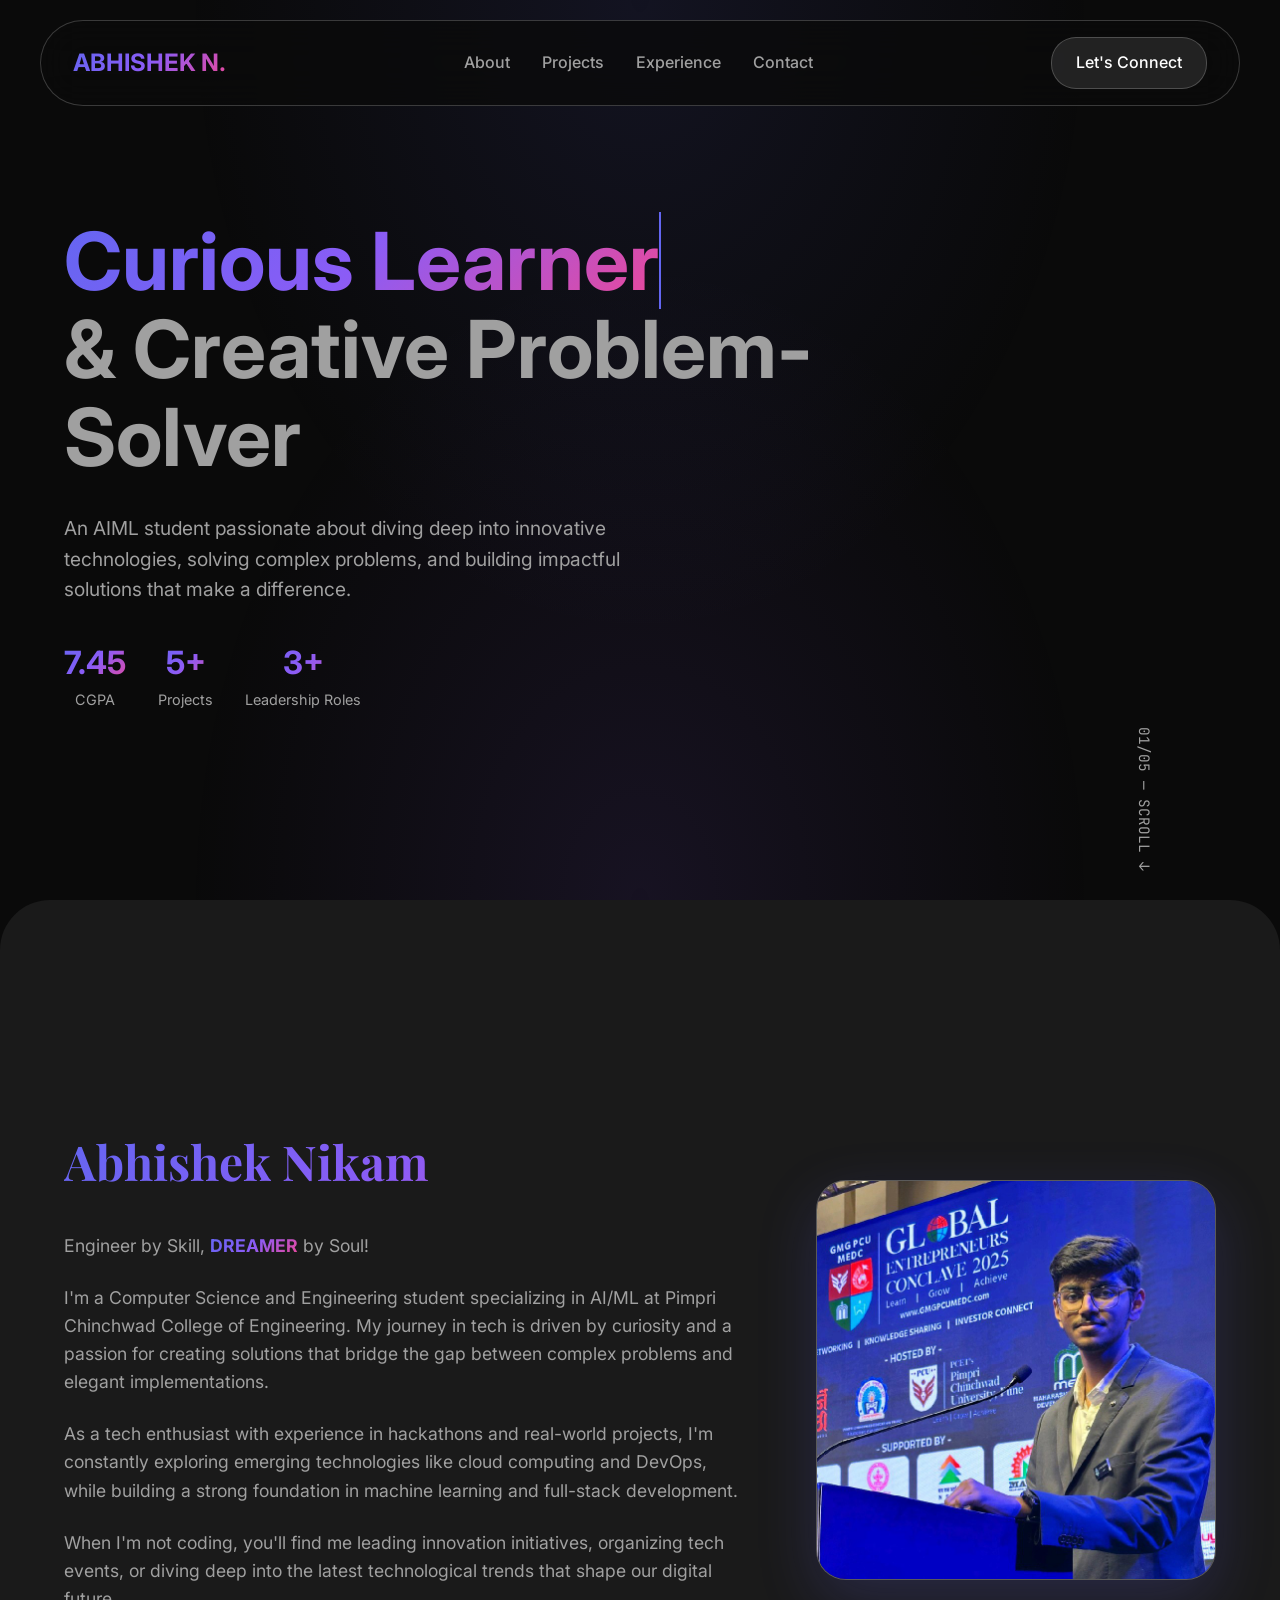
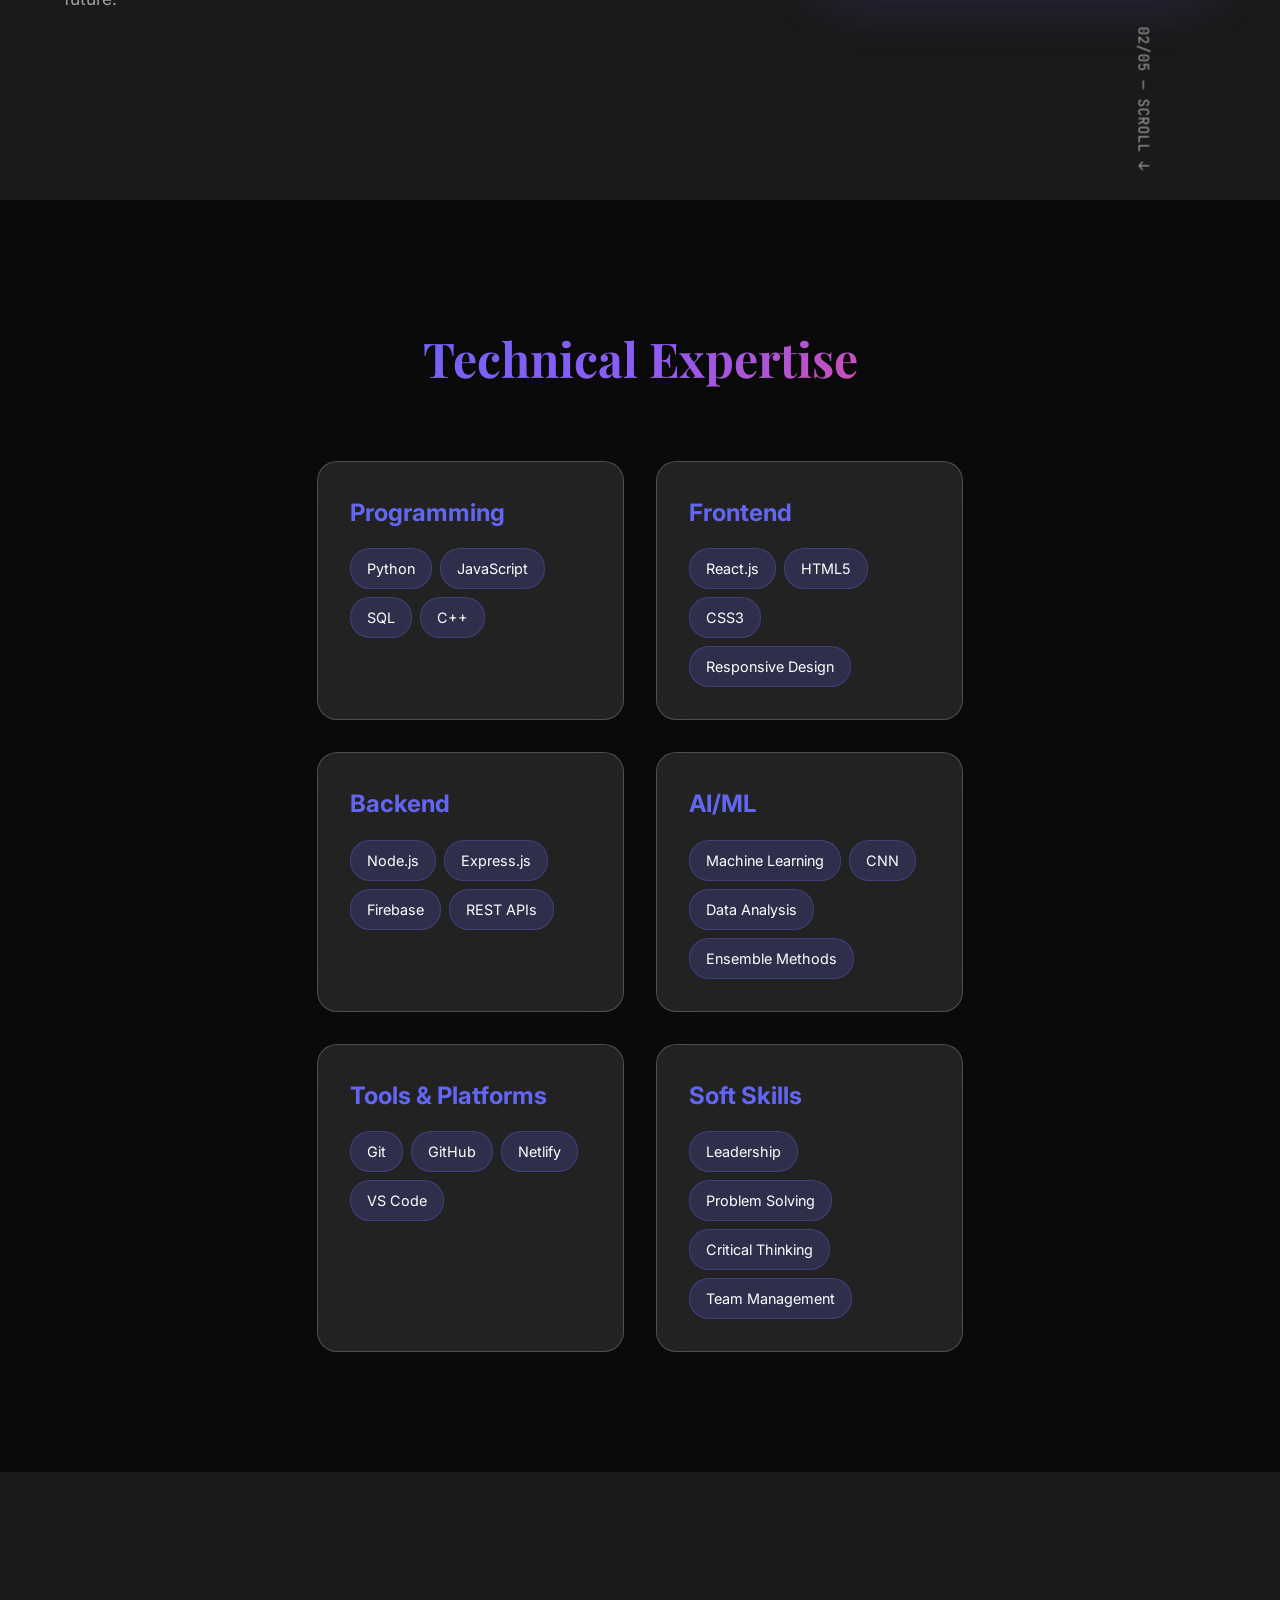
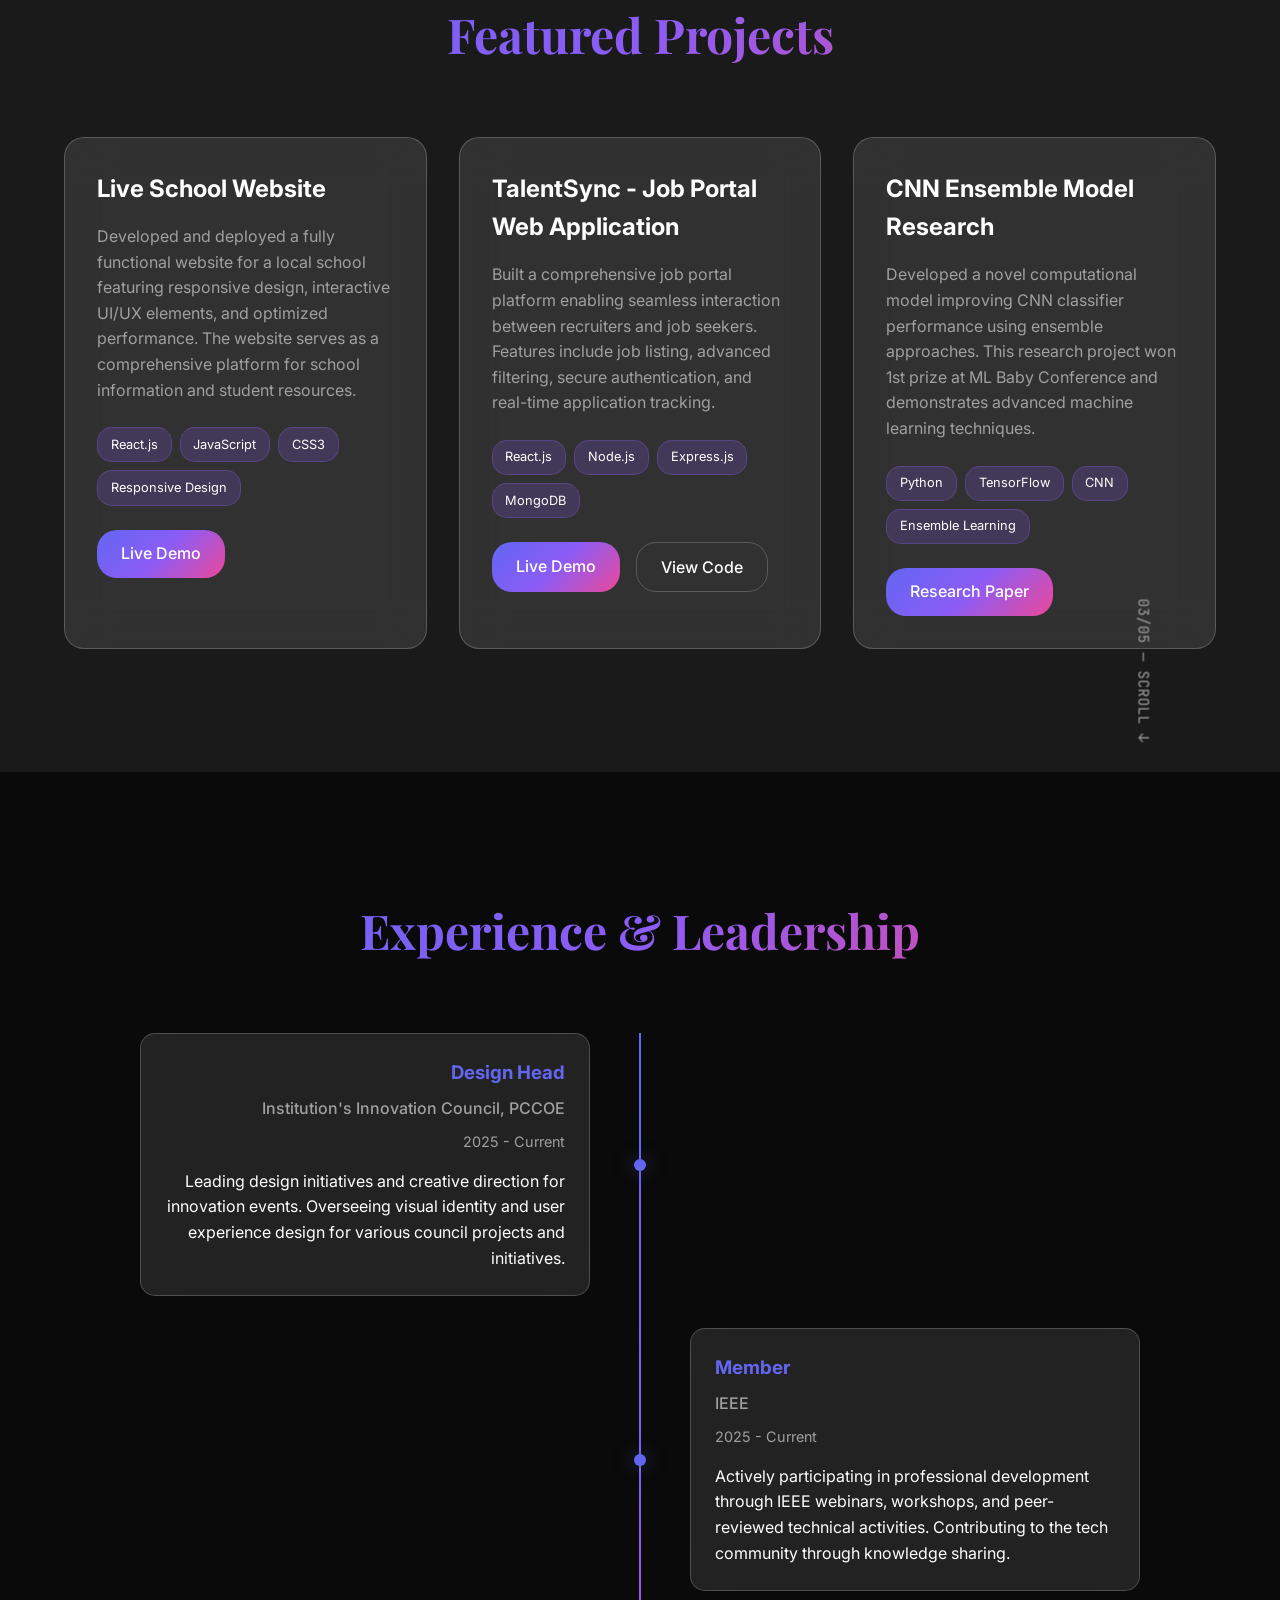
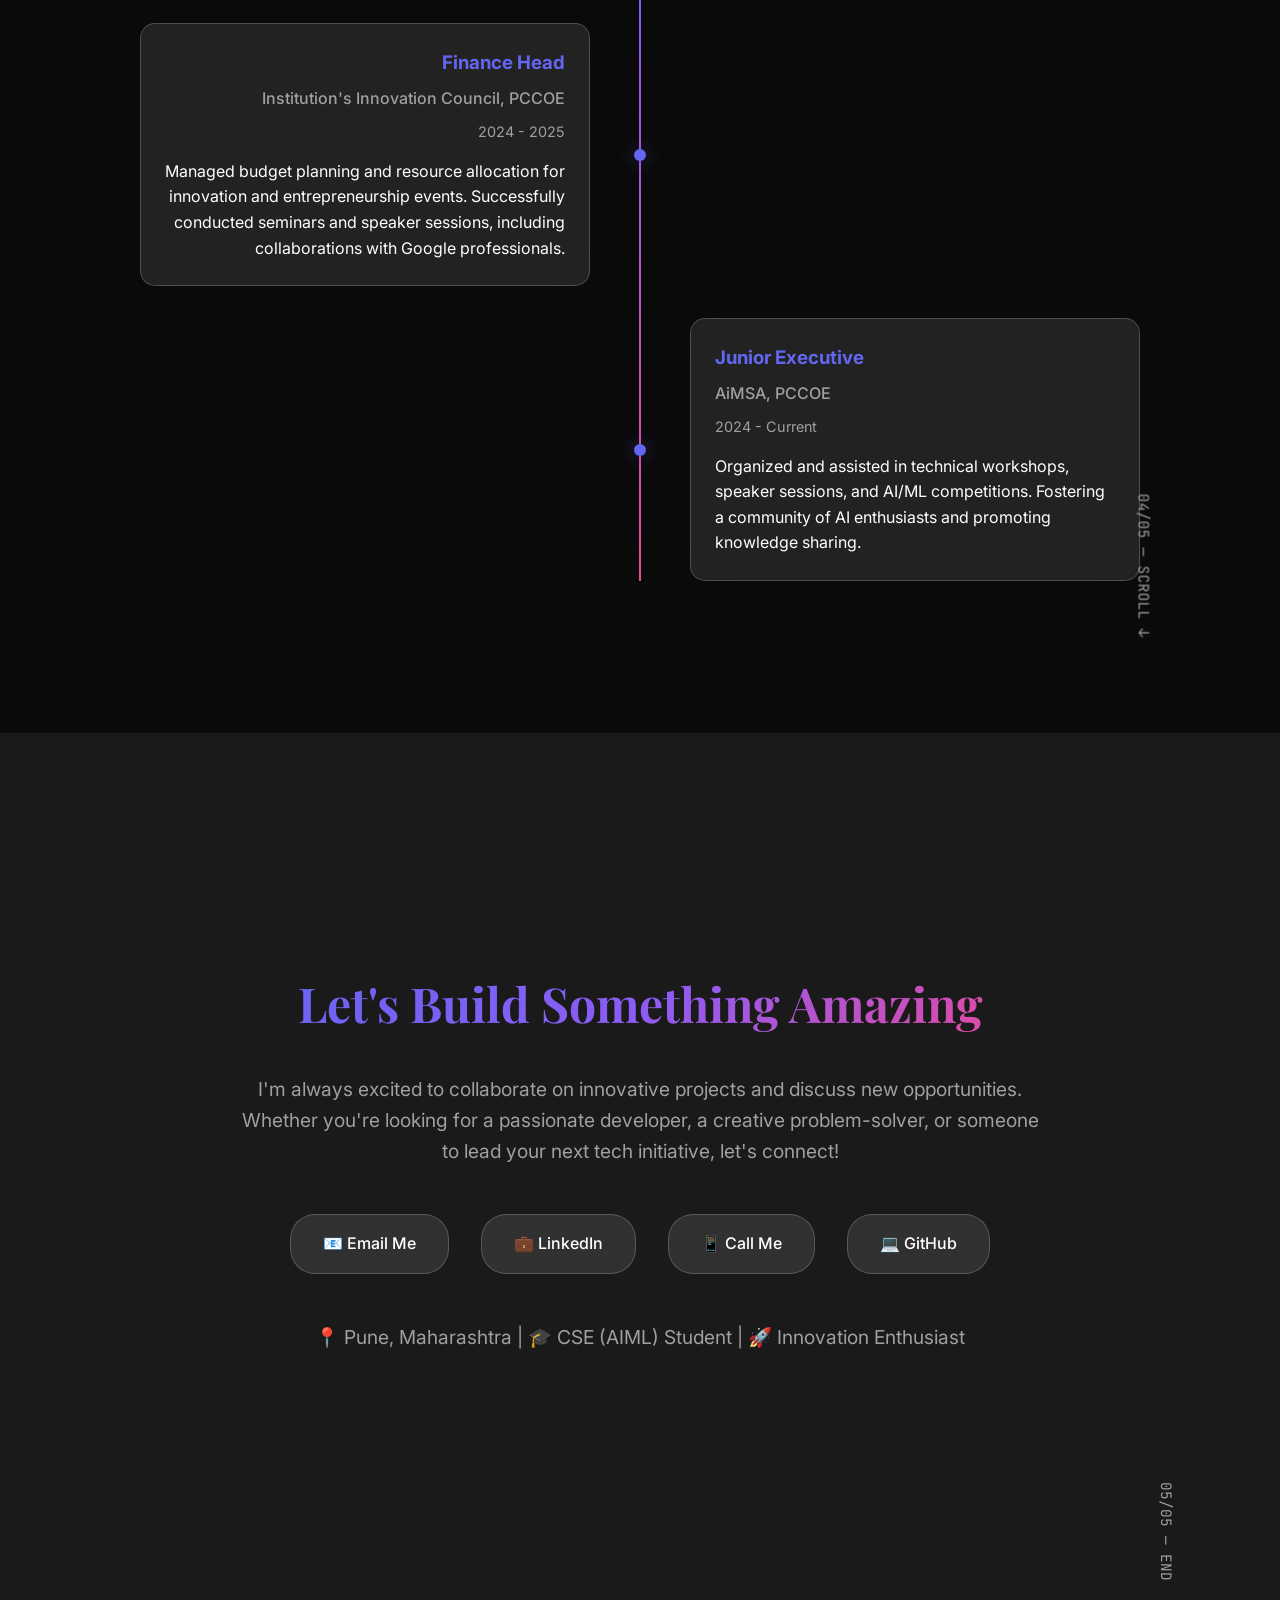
==== commit 303dcd65: "image change" ====
--- a/index.html
+++ b/index.html
@@ -7,977 +7,9 @@
     <link rel="preconnect" href="https://fonts.googleapis.com">
     <link rel="preconnect" href="https://fonts.gstatic.com" crossorigin>
     <link href="https://fonts.googleapis.com/css2?family=Inter:wght@300;400;500;600;700&family=JetBrains+Mono:wght@400;500&family=Playfair+Display:wght@400;700&display=swap" rel="stylesheet">
-
-    <style>
-        * {
-            margin: 0;
-            padding: 0;
-            box-sizing: border-box;
-        }
-
-        :root {
-            --bg-primary: #0a0a0a;
-            --bg-secondary: #1a1a1a;
-            --text-primary: #ffffff;
-            --text-secondary: #a0a0a0;
-            --accent-primary: #6366f1;
-            --accent-secondary: #8b5cf6;
-            --accent-gradient: linear-gradient(135deg, #6366f1 0%, #8b5cf6 50%, #ec4899 100%);
-            --glass-bg: rgba(255, 255, 255, 0.1);
-            --glass-border: rgba(255, 255, 255, 0.2);
-        }
-
-        body {
-            background: var(--bg-primary);
-            color: var(--text-primary);
-            font-family: 'Inter', sans-serif;
-            line-height: 1.6;
-            overflow-x: hidden;
-        }
-
-        /* Background Animation */
-        body::before {
-            content: '';
-            position: fixed;
-            top: 0;
-            left: 0;
-            width: 100%;
-            height: 100%;
-            background: radial-gradient(ellipse at top, rgba(99, 102, 241, 0.1) 0%, transparent 50%),
-                        radial-gradient(ellipse at bottom, rgba(139, 92, 246, 0.1) 0%, transparent 50%);
-            z-index: -1;
-            animation: backgroundPulse 6s ease-in-out infinite alternate;
-        }
-
-        @keyframes backgroundPulse {
-            0% { opacity: 0.3; }
-            100% { opacity: 0.6; }
-        }
-
-        /* Header */
-        .header {
-            position: fixed;
-            top: 20px;
-            left: 50%;
-            transform: translateX(-50%);
-            width: 95%;
-            max-width: 1200px;
-            padding: 16px 32px;
-            background: rgba(10, 10, 10, 0.8);
-            backdrop-filter: blur(20px);
-            border: 1px solid var(--glass-border);
-            border-radius: 50px;
-            display: flex;
-            justify-content: space-between;
-            align-items: center;
-            z-index: 1000;
-            transition: all 0.3s ease;
-        }
-
-        .header:hover {
-            background: rgba(10, 10, 10, 0.9);
-            transform: translateX(-50%) translateY(-2px);
-            box-shadow: 0 10px 40px rgba(99, 102, 241, 0.2);
-        }
-
-        .logo {
-            font-size: 1.5rem;
-            font-weight: 700;
-            background: var(--accent-gradient);
-            -webkit-background-clip: text;
-            -webkit-text-fill-color: transparent;
-            background-clip: text;
-        }
-
-        .nav {
-            display: flex;
-            gap: 2rem;
-        }
-
-        .nav-item {
-            color: var(--text-secondary);
-            text-decoration: none;
-            font-weight: 500;
-            transition: all 0.3s ease;
-            position: relative;
-        }
-
-        .nav-item:hover {
-            color: var(--text-primary);
-        }
-
-        .nav-item::after {
-            content: '';
-            position: absolute;
-            bottom: -4px;
-            left: 0;
-            width: 0;
-            height: 2px;
-            background: var(--accent-gradient);
-            transition: width 0.3s ease;
-        }
-
-        .nav-item:hover::after {
-            width: 100%;
-        }
-
-        .connect-btn {
-            padding: 12px 24px;
-            background: var(--glass-bg);
-            border: 1px solid var(--glass-border);
-            border-radius: 25px;
-            color: var(--text-primary);
-            text-decoration: none;
-            font-weight: 500;
-            transition: all 0.3s ease;
-        }
-
-        .connect-btn:hover {
-            background: var(--accent-gradient);
-            transform: translateY(-2px);
-            box-shadow: 0 10px 20px rgba(99, 102, 241, 0.3);
-        }
-
-        /* Mobile Menu */
-        .mobile-menu-btn {
-            display: none;
-            background: none;
-            border: none;
-            color: var(--text-primary);
-            font-size: 1.5rem;
-            cursor: pointer;
-            padding: 5px;
-        }
-
-        .mobile-menu {
-            display: none;
-            position: fixed;
-            top: 0;
-            left: 0;
-            width: 100%;
-            height: 100vh;
-            background: rgba(10, 10, 10, 0.95);
-            backdrop-filter: blur(20px);
-            z-index: 999;
-            flex-direction: column;
-            justify-content: center;
-            align-items: center;
-            gap: 2rem;
-        }
-
-        .mobile-menu.active {
-            display: flex;
-        }
-
-        .mobile-menu .nav-item {
-            font-size: 1.5rem;
-            padding: 1rem;
-        }
-
-        .mobile-menu .close-btn {
-            position: absolute;
-            top: 30px;
-            right: 30px;
-            background: none;
-            border: none;
-            color: var(--text-primary);
-            font-size: 2rem;
-            cursor: pointer;
-        }
-
-        /* Main Sections */
-        .section {
-            min-height: 100vh;
-            padding: 120px 5% 60px;
-            display: flex;
-            align-items: center;
-            position: relative;
-        }
-
-        /* Hero Section */
-        .hero {
-            display: grid;
-            grid-template-columns: 1fr 300px;
-            gap: 4rem;
-            max-width: 1400px;
-            margin: 0 auto;
-            align-items: center;
-        }
-
-        .hero-content h1 {
-            font-size: clamp(2.5rem, 8vw, 5rem);
-            font-weight: 700;
-            line-height: 1.1;
-            margin-bottom: 1rem;
-        }
-
-        .hero-title {
-            background: var(--accent-gradient);
-            -webkit-background-clip: text;
-            -webkit-text-fill-color: transparent;
-            background-clip: text;
-        }
-
-        .hero-subtitle {
-            color: var(--text-secondary);
-        }
-
-        .typing-animation {
-            border-right: 2px solid var(--accent-primary);
-            white-space: nowrap;
-            overflow: hidden;
-            animation: typing 3s steps(20, end), blink 0.75s step-end infinite;
-        }
-
-        @keyframes typing {
-            from { width: 0; }
-            to { width: 100%; }
-        }
-
-        @keyframes blink {
-            from, to { border-color: transparent; }
-            50% { border-color: var(--accent-primary); }
-        }
-
-        .hero-description {
-            font-size: 1.2rem;
-            color: var(--text-secondary);
-            margin: 2rem 0;
-            max-width: 600px;
-        }
-
-        .hero-stats {
-            display: flex;
-            gap: 2rem;
-            margin: 2rem 0;
-        }
-
-        .stat {
-            text-align: center;
-        }
-
-        .stat-number {
-            font-size: 2rem;
-            font-weight: 700;
-            background: var(--accent-gradient);
-            -webkit-background-clip: text;
-            -webkit-text-fill-color: transparent;
-            background-clip: text;
-        }
-
-        .stat-label {
-            font-size: 0.9rem;
-            color: var(--text-secondary);
-        }
-
-        .scroll-indicator {
-            position: absolute;
-            right: 5%;
-            bottom: 10%;
-            font-family: 'JetBrains Mono', monospace;
-            font-size: 0.9rem;
-            color: var(--text-secondary);
-            transform: rotate(90deg);
-            transform-origin: center;
-        }
-
-        /* About Section */
-        .about {
-            background: var(--bg-secondary);
-            border-radius: 50px 50px 0 0;
-        }
-
-        .about-content {
-            display: grid;
-            grid-template-columns: 1fr 400px;
-            gap: 4rem;
-            max-width: 1400px;
-            margin: 0 auto;
-            align-items: center;
-        }
-
-        .about-text h2 {
-            font-size: 3rem;
-            font-family: 'Playfair Display', serif;
-            margin-bottom: 2rem;
-            background: var(--accent-gradient);
-            -webkit-background-clip: text;
-            -webkit-text-fill-color: transparent;
-            background-clip: text;
-        }
-
-        .about-text p {
-            font-size: 1.1rem;
-            color: var(--text-secondary);
-            margin-bottom: 1.5rem;
-        }
-
-        .profile-image {
-            position: relative;
-            width: 400px;
-            height: 400px;
-            border-radius: 30px;
-            overflow: hidden;
-            background: var(--glass-bg);
-            backdrop-filter: blur(20px);
-            border: 1px solid var(--glass-border);
-            box-shadow: 0 20px 60px rgba(99, 102, 241, 0.2);
-        }
-
-        .profile-image::before {
-            content: '';
-            position: absolute;
-            top: -50%;
-            left: -50%;
-            width: 200%;
-            height: 200%;
-            background: var(--accent-gradient);
-            opacity: 0.1;
-            animation: rotate 10s linear infinite;
-        }
-
-        @keyframes rotate {
-            0% { transform: rotate(0deg); }
-            100% { transform: rotate(360deg); }
-        }
-
-        .profile-image img {
-            width: 100%;
-            height: 100%;
-            object-fit: cover;
-            position: relative;
-            z-index: 1;
-        }
-
-        /* Skills Section */
-        .skills {
-            padding: 120px 5%;
-        }
-
-        .skills-content {
-            max-width: 1200px;
-            margin: 0 auto;
-        }
-
-        .skills h2 {
-            font-size: 3rem;
-            text-align: center;
-            margin-bottom: 4rem;
-            font-family: 'Playfair Display', serif;
-            background: var(--accent-gradient);
-            -webkit-background-clip: text;
-            -webkit-text-fill-color: transparent;
-            background-clip: text;
-        }
-
-        .skills-grid {
-            display: grid;
-            grid-template-columns: repeat(auto-fit, minmax(280px, 1fr));
-            gap: 2rem;
-        }
-
-        .skill-category {
-            background: var(--glass-bg);
-            backdrop-filter: blur(20px);
-            border: 1px solid var(--glass-border);
-            border-radius: 20px;
-            padding: 2rem;
-            transition: all 0.3s ease;
-        }
-
-        .skill-category:hover {
-            transform: translateY(-10px);
-            box-shadow: 0 20px 60px rgba(99, 102, 241, 0.2);
-        }
-
-        .skill-category h3 {
-            font-size: 1.5rem;
-            margin-bottom: 1rem;
-            color: var(--accent-primary);
-        }
-
-        .skill-list {
-            display: flex;
-            flex-wrap: wrap;
-            gap: 0.5rem;
-        }
-
-        .skill-tag {
-            background: rgba(99, 102, 241, 0.2);
-            color: var(--text-primary);
-            padding: 0.5rem 1rem;
-            border-radius: 20px;
-            font-size: 0.9rem;
-            border: 1px solid rgba(99, 102, 241, 0.3);
-            transition: all 0.3s ease;
-        }
-
-        .skill-tag:hover {
-            background: rgba(99, 102, 241, 0.4);
-            transform: scale(1.05);
-        }
-
-        /* Projects Section */
-        .projects {
-            background: var(--bg-secondary);
-            padding: 120px 5%;
-        }
-
-        .projects-content {
-            max-width: 1200px;
-            margin: 0 auto;
-        }
-
-        .projects h2 {
-            font-size: 3rem;
-            text-align: center;
-            margin-bottom: 4rem;
-            font-family: 'Playfair Display', serif;
-            background: var(--accent-gradient);
-            -webkit-background-clip: text;
-            -webkit-text-fill-color: transparent;
-            background-clip: text;
-        }
-
-        .projects-grid {
-            display: grid;
-            grid-template-columns: repeat(auto-fit, minmax(350px, 1fr));
-            gap: 2rem;
-        }
-
-        .project-card {
-            background: var(--glass-bg);
-            backdrop-filter: blur(20px);
-            border: 1px solid var(--glass-border);
-            border-radius: 20px;
-            padding: 2rem;
-            transition: all 0.3s ease;
-            position: relative;
-            overflow: hidden;
-        }
-
-        .project-card::before {
-            content: '';
-            position: absolute;
-            top: 0;
-            left: -100%;
-            width: 100%;
-            height: 100%;
-            background: linear-gradient(90deg, transparent, rgba(255, 255, 255, 0.1), transparent);
-            transition: left 0.5s;
-        }
-
-        .project-card:hover::before {
-            left: 100%;
-        }
-
-        .project-card:hover {
-            transform: translateY(-10px);
-            box-shadow: 0 25px 80px rgba(99, 102, 241, 0.3);
-        }
-
-        .project-card h3 {
-            font-size: 1.5rem;
-            margin-bottom: 1rem;
-            color: var(--text-primary);
-        }
-
-        .project-card p {
-            color: var(--text-secondary);
-            margin-bottom: 1.5rem;
-            line-height: 1.6;
-        }
-
-        .project-tech {
-            display: flex;
-            flex-wrap: wrap;
-            gap: 0.5rem;
-            margin-bottom: 1.5rem;
-        }
-
-        .tech-tag {
-            background: rgba(139, 92, 246, 0.2);
-            color: var(--text-primary);
-            padding: 0.4rem 0.8rem;
-            border-radius: 15px;
-            font-size: 0.8rem;
-            border: 1px solid rgba(139, 92, 246, 0.3);
-        }
-
-        .project-links {
-            display: flex;
-            gap: 1rem;
-            flex-wrap: wrap;
-        }
-
-        .project-link {
-            padding: 0.7rem 1.5rem;
-            background: var(--accent-gradient);
-            color: white;
-            text-decoration: none;
-            border-radius: 20px;
-            font-weight: 500;
-            transition: all 0.3s ease;
-            display: inline-block;
-        }
-
-        .project-link:hover {
-            transform: translateY(-2px);
-            box-shadow: 0 10px 20px rgba(99, 102, 241, 0.4);
-        }
-
-        .project-link.secondary {
-            background: transparent;
-            border: 1px solid var(--glass-border);
-        }
-
-        /* Experience Section */
-        .experience {
-            padding: 120px 5%;
-        }
-
-        .experience-content {
-            max-width: 1000px;
-            margin: 0 auto;
-        }
-
-        .experience h2 {
-            font-size: 3rem;
-            text-align: center;
-            margin-bottom: 4rem;
-            font-family: 'Playfair Display', serif;
-            background: var(--accent-gradient);
-            -webkit-background-clip: text;
-            -webkit-text-fill-color: transparent;
-            background-clip: text;
-        }
-
-        .timeline {
-            position: relative;
-        }
-
-        .timeline::before {
-            content: '';
-            position: absolute;
-            left: 50%;
-            top: 0;
-            bottom: 0;
-            width: 2px;
-            background: var(--accent-gradient);
-            transform: translateX(-50%);
-        }
-
-        .timeline-item {
-            position: relative;
-            margin: 2rem 0;
-            display: flex;
-            align-items: center;
-        }
-
-        .timeline-item:nth-child(odd) .timeline-content {
-            margin-right: auto;
-            margin-left: 0;
-            text-align: right;
-        }
-
-        .timeline-item:nth-child(even) .timeline-content {
-            margin-left: auto;
-            margin-right: 0;
-        }
-
-        .timeline-content {
-            background: var(--glass-bg);
-            backdrop-filter: blur(20px);
-            border: 1px solid var(--glass-border);
-            border-radius: 15px;
-            padding: 1.5rem;
-            width: 45%;
-            position: relative;
-        }
-
-        .timeline-dot {
-            position: absolute;
-            left: 50%;
-            width: 12px;
-            height: 12px;
-            background: var(--accent-primary);
-            border-radius: 50%;
-            transform: translateX(-50%);
-            box-shadow: 0 0 20px rgba(99, 102, 241, 0.5);
-        }
-
-        .timeline-content h3 {
-            color: var(--accent-primary);
-            margin-bottom: 0.5rem;
-        }
-
-        .timeline-content .company {
-            color: var(--text-secondary);
-            font-weight: 500;
-            margin-bottom: 0.5rem;
-        }
-
-        .timeline-content .period {
-            color: var(--text-secondary);
-            font-size: 0.9rem;
-            margin-bottom: 1rem;
-        }
-
-        /* Contact Section */
-        .contact {
-            background: var(--bg-secondary);
-            padding: 120px 5%;
-            text-align: center;
-        }
-
-        .contact-content {
-            max-width: 800px;
-            margin: 0 auto;
-        }
-
-        .contact h2 {
-            font-size: 3rem;
-            margin-bottom: 2rem;
-            font-family: 'Playfair Display', serif;
-            background: var(--accent-gradient);
-            -webkit-background-clip: text;
-            -webkit-text-fill-color: transparent;
-            background-clip: text;
-        }
-
-        .contact p {
-            font-size: 1.2rem;
-            color: var(--text-secondary);
-            margin-bottom: 3rem;
-        }
-
-        .contact-links {
-            display: flex;
-            justify-content: center;
-            gap: 2rem;
-            flex-wrap: wrap;
-        }
-
-        .contact-link {
-            padding: 1rem 2rem;
-            background: var(--glass-bg);
-            backdrop-filter: blur(20px);
-            border: 1px solid var(--glass-border);
-            border-radius: 25px;
-            color: var(--text-primary);
-            text-decoration: none;
-            font-weight: 500;
-            transition: all 0.3s ease;
-        }
-
-        .contact-link:hover {
-            background: var(--accent-gradient);
-            transform: translateY(-5px);
-            box-shadow: 0 15px 40px rgba(99, 102, 241, 0.3);
-        }
-
-        /* Enhanced Mobile Responsive Design */
-        @media (max-width: 1024px) {
-            .hero {
-                grid-template-columns: 1fr;
-                gap: 3rem;
-                text-align: center;
-            }
-
-            .about-content {
-                grid-template-columns: 1fr;
-                gap: 3rem;
-                text-align: center;
-            }
-
-            .profile-image {
-                width: 350px;
-                height: 350px;
-                margin: 0 auto;
-            }
-
-            .skills-grid {
-                grid-template-columns: repeat(auto-fit, minmax(250px, 1fr));
-                gap: 1.5rem;
-            }
-
-            .projects-grid {
-                grid-template-columns: repeat(auto-fit, minmax(300px, 1fr));
-            }
-        }
-
-        @media (max-width: 768px) {
-            .header {
-                width: 90%;
-                padding: 12px 20px;
-                border-radius: 25px;
-            }
-
-            .logo {
-                font-size: 1.2rem;
-            }
-
-            .nav {
-                display: none;
-            }
-
-            .connect-btn {
-                display: none;
-            }
-
-            .mobile-menu-btn {
-                display: block;
-            }
-
-            .section {
-                padding: 100px 5% 40px;
-                min-height: auto;
-            }
-
-            .hero-content h1 {
-                font-size: clamp(1.8rem, 10vw, 3.5rem);
-                margin-bottom: 1.5rem;
-            }
-
-            .hero-description {
-                font-size: 1rem;
-                margin: 1.5rem 0;
-            }
-
-            .hero-stats {
-                justify-content: center;
-                gap: 1.5rem;
-            }
-
-            .stat-number {
-                font-size: 1.5rem;
-            }
-
-            .about-text h2 {
-                font-size: 2.5rem;
-                margin-bottom: 1.5rem;
-            }
-
-            .about-text p {
-                font-size: 1rem;
-                margin-bottom: 1rem;
-            }
-
-            .profile-image {
-                width: 280px;
-                height: 280px;
-                border-radius: 20px;
-            }
-
-            .skills h2, .projects h2, .experience h2, .contact h2 {
-                font-size: 2.5rem;
-                margin-bottom: 2rem;
-            }
-
-            .skills-grid {
-                grid-template-columns: 1fr;
-                gap: 1rem;
-            }
-
-            .skill-category {
-                padding: 1.5rem;
-            }
-
-            .projects-grid {
-                grid-template-columns: 1fr;
-                gap: 1.5rem;
-            }
-
-            .project-card {
-                padding: 1.5rem;
-            }
-
-            .project-card h3 {
-                font-size: 1.3rem;
-            }
-
-            .project-links {
-                flex-direction: column;
-                gap: 0.8rem;
-            }
-
-            .project-link {
-                text-align: center;
-                padding: 0.8rem 1rem;
-            }
-
-            /* Mobile Timeline */
-            .timeline::before {
-                left: 20px;
-            }
-
-            .timeline-content {
-                width: calc(100% - 60px);
-                margin-left: 60px !important;
-                margin-right: 0 !important;
-                text-align: left !important;
-                padding: 1rem;
-            }
-
-            .timeline-dot {
-                left: 20px;
-            }
-
-            .timeline-content h3 {
-                font-size: 1.2rem;
-            }
-
-            .timeline-content .company {
-                font-size: 0.9rem;
-            }
-
-            .timeline-content .period {
-                font-size: 0.8rem;
-            }
-
-            .timeline-content p {
-                font-size: 0.9rem;
-                line-height: 1.5;
-            }
-
-            .contact p {
-                font-size: 1rem;
-                margin-bottom: 2rem;
-            }
-
-            .contact-links {
-                flex-direction: column;
-                align-items: center;
-                gap: 1rem;
-            }
-
-            .contact-link {
-                width: 100%;
-                max-width: 300px;
-                text-align: center;
-                padding: 1rem;
-            }
-
-            .scroll-indicator {
-                display: none;
-            }
-        }
-
-        @media (max-width: 480px) {
-            .header {
-                padding: 10px 15px;
-                top: 10px;
-                width: 95%;
-            }
-
-            .section {
-                padding: 80px 3% 30px;
-            }
-
-            .hero-content h1 {
-                font-size: clamp(1.5rem, 12vw, 2.8rem);
-            }
-
-            .hero-description {
-                font-size: 0.9rem;
-            }
-
-            .hero-stats {
-                gap: 1rem;
-            }
-
-            .stat-number {
-                font-size: 1.3rem;
-            }
-
-            .stat-label {
-                font-size: 0.8rem;
-            }
-
-            .about-text h2 {
-                font-size: 2rem;
-            }
-
-            .profile-image {
-                width: 250px;
-                height: 250px;
-            }
-
-            .skills h2, .projects h2, .experience h2, .contact h2 {
-                font-size: 2rem;
-            }
-
-            .skill-category {
-                padding: 1rem;
-            }
-
-            .skill-category h3 {
-                font-size: 1.2rem;
-            }
-
-            .skill-tag {
-                padding: 0.4rem 0.8rem;
-                font-size: 0.8rem;
-            }
-
-            .project-card {
-                padding: 1rem;
-            }
-
-            .project-card h3 {
-                font-size: 1.1rem;
-            }
-
-            .project-card p {
-                font-size: 0.9rem;
-            }
-
-            .tech-tag {
-                padding: 0.3rem 0.6rem;
-                font-size: 0.7rem;
-            }
-
-            .timeline-content {
-                width: calc(100% - 40px);
-                margin-left: 40px !important;
-                padding: 0.8rem;
-            }
-
-            .timeline-dot {
-                left: 15px;
-                width: 8px;
-                height: 8px;
-            }
-
-            .timeline::before {
-                left: 15px;
-            }
-        }
-
-        /* Smooth scrolling */
-        html {
-            scroll-behavior: smooth;
-        }
-
-        /* Selection styling */
-        ::selection {
-            background: rgba(99, 102, 241, 0.3);
-            color: var(--text-primary);
-        }
-
-        /* Touch friendly hover effects on mobile */
-        @media (hover: none) and (pointer: coarse) {
-            .skill-category:hover,
-            .project-card:hover,
-            .contact-link:hover {
-                transform: none;
-            }
-
-            .skill-tag:hover {
-                transform: none;
-            }
-        }
-    </style>
+    <!-- <link rel="stylesheet" href="style.css"> -->
+    <link rel="stylesheet" href="style.css">
+
 </head>
 <body>
     <!-- Header -->
@@ -990,11 +22,20 @@
             <a href="#contact" class="nav-item">Contact</a>
         </nav>
         <a href="#contact" class="connect-btn">Let's Connect</a>
+        <button class="mobile-menu-btn" onclick="toggleMobileMenu()">
+            <span></span>
+            <span></span>
+            <span></span>
+        </button>
     </header>
 
     <!-- Mobile Menu -->
     <div class="mobile-menu" id="mobileMenu">
-        <button class="close-btn" onclick="toggleMobileMenu()">×</button>
+        <button class="mobile-menu-btn" onclick="toggleMobileMenu()">
+            <span></span>
+            <span></span>
+            <span></span>
+        </button>
         <a href="#about" class="nav-item" onclick="toggleMobileMenu()">About</a>
         <a href="#projects" class="nav-item" onclick="toggleMobileMenu()">Projects</a>
         <a href="#experience" class="nav-item" onclick="toggleMobileMenu()">Experience</a>
@@ -1043,7 +84,7 @@
                 <p>When I'm not coding, you'll find me leading innovation initiatives, organizing tech events, or diving deep into the latest technological trends that shape our digital future.</p>
             </div>
             <div class="profile-image">
-                <img src="./images/img2.jpg" alt="Abhishek Nikam">
+                <img src="./images/img1.jpeg" alt="Abhishek Nikam">
             </div>
         </div>
         <div class="scroll-indicator">02/05 — SCROLL ↓</div>
@@ -1389,7 +430,7 @@
                 }
             });
         }, { threshold: 0.3 });
-
+        
         document.querySelectorAll('.skill-category').forEach(category => {
             const skillTags = category.querySelectorAll('.skill-tag');
             skillTags.forEach(tag => {
@@ -1399,6 +440,8 @@
             });
             skillsObserver.observe(category);
         });
+
+        
     </script>
 </body>
 </html>
--- a/style.css
+++ b/style.css
@@ -0,0 +1,968 @@
+        * {
+            margin: 0;
+            padding: 0;
+            box-sizing: border-box;
+        }
+
+        :root {
+            --bg-primary: #0a0a0a;
+            --bg-secondary: #1a1a1a;
+            --text-primary: #ffffff;
+            --text-secondary: #a0a0a0;
+            --accent-primary: #6366f1;
+            --accent-secondary: #8b5cf6;
+            --accent-gradient: linear-gradient(135deg, #6366f1 0%, #8b5cf6 50%, #ec4899 100%);
+            --glass-bg: rgba(255, 255, 255, 0.1);
+            --glass-border: rgba(255, 255, 255, 0.2);
+        }
+
+        body {
+            background: var(--bg-primary);
+            color: var(--text-primary);
+            font-family: 'Inter', sans-serif;
+            line-height: 1.6;
+            overflow-x: hidden;
+        }
+
+        /* Background Animation */
+        body::before {
+            content: '';
+            position: fixed;
+            top: 0;
+            left: 0;
+            width: 100%;
+            height: 100%;
+            background: radial-gradient(ellipse at top, rgba(99, 102, 241, 0.1) 0%, transparent 50%),
+                        radial-gradient(ellipse at bottom, rgba(139, 92, 246, 0.1) 0%, transparent 50%);
+            z-index: -1;
+            animation: backgroundPulse 6s ease-in-out infinite alternate;
+        }
+
+        @keyframes backgroundPulse {
+            0% { opacity: 0.3; }
+            100% { opacity: 0.6; }
+        }
+
+        /* Header */
+        .header {
+            position: fixed;
+            top: 20px;
+            left: 50%;
+            transform: translateX(-50%);
+            width: 95%;
+            max-width: 1200px;
+            padding: 16px 32px;
+            background: rgba(10, 10, 10, 0.8);
+            backdrop-filter: blur(20px);
+            border: 1px solid var(--glass-border);
+            border-radius: 50px;
+            display: flex;
+            justify-content: space-between;
+            align-items: center;
+            z-index: 1000;
+            transition: all 0.3s ease;
+        }
+
+        .header:hover {
+            background: rgba(10, 10, 10, 0.9);
+            transform: translateX(-50%) translateY(-2px);
+            box-shadow: 0 10px 40px rgba(99, 102, 241, 0.2);
+        }
+
+        .logo {
+            font-size: 1.5rem;
+            font-weight: 700;
+            background: var(--accent-gradient);
+            -webkit-background-clip: text;
+            -webkit-text-fill-color: transparent;
+            background-clip: text;
+        }
+
+        .nav {
+            display: flex;
+            gap: 2rem;
+        }
+
+        .nav-item {
+            color: var(--text-secondary);
+            text-decoration: none;
+            font-weight: 500;
+            transition: all 0.3s ease;
+            position: relative;
+        }
+
+        .nav-item:hover {
+            color: var(--text-primary);
+        }
+
+        .nav-item::after {
+            content: '';
+            position: absolute;
+            bottom: -4px;
+            left: 0;
+            width: 0;
+            height: 2px;
+            background: var(--accent-gradient);
+            transition: width 0.3s ease;
+        }
+
+        .nav-item:hover::after {
+            width: 100%;
+        }
+
+        .connect-btn {
+            padding: 12px 24px;
+            background: var(--glass-bg);
+            border: 1px solid var(--glass-border);
+            border-radius: 25px;
+            color: var(--text-primary);
+            text-decoration: none;
+            font-weight: 500;
+            transition: all 0.3s ease;
+        }
+
+        .connect-btn:hover {
+            background: var(--accent-gradient);
+            transform: translateY(-2px);
+            box-shadow: 0 10px 20px rgba(99, 102, 241, 0.3);
+        }
+
+        /* Mobile Menu */
+        .mobile-menu-btn {
+            display: none;
+            background: none;
+            border: none;
+            color: var(--text-primary);
+            font-size: 1.5rem;
+            cursor: pointer;
+            padding: 5px;
+        }
+
+        .mobile-menu {
+            display: none;
+            position: fixed;
+            top: 0;
+            left: 0;
+            width: 100%;
+            height: 100vh;
+            background: rgba(10, 10, 10, 0.95);
+            backdrop-filter: blur(20px);
+            z-index: 999;
+            flex-direction: column;
+            justify-content: center;
+            align-items: center;
+            gap: 2rem;
+        }
+
+        .mobile-menu.active {
+            display: flex;
+        }
+
+        .mobile-menu .nav-item {
+            font-size: 1.5rem;
+            padding: 1rem;
+        }
+
+        .mobile-menu .close-btn {
+            position: absolute;
+            top: 30px;
+            right: 30px;
+            background: none;
+            border: none;
+            color: var(--text-primary);
+            font-size: 2rem;
+            cursor: pointer;
+        }
+
+        /* Main Sections */
+        .section {
+            min-height: 100vh;
+            padding: 120px 5% 60px;
+            display: flex;
+            align-items: center;
+            position: relative;
+        }
+
+        /* Hero Section */
+        .hero {
+            display: grid;
+            grid-template-columns: 1fr 300px;
+            gap: 4rem;
+            max-width: 1400px;
+            margin: 0 auto;
+            align-items: center;
+        }
+
+        .hero-content h1 {
+            font-size: clamp(2.5rem, 8vw, 5rem);
+            font-weight: 700;
+            line-height: 1.1;
+            margin-bottom: 1rem;
+        }
+
+        .hero-title {
+            background: var(--accent-gradient);
+            -webkit-background-clip: text;
+            -webkit-text-fill-color: transparent;
+            background-clip: text;
+        }
+
+        .hero-subtitle {
+            color: var(--text-secondary);
+        }
+
+        .typing-animation {
+            border-right: 2px solid var(--accent-primary);
+            white-space: nowrap;
+            overflow: hidden;
+            animation: typing 3s steps(20, end), blink 0.75s step-end infinite;
+        }
+
+        @keyframes typing {
+            from { width: 0; }
+            to { width: 100%; }
+        }
+
+        @keyframes blink {
+            from, to { border-color: transparent; }
+            50% { border-color: var(--accent-primary); }
+        }
+
+        .hero-description {
+            font-size: 1.2rem;
+            color: var(--text-secondary);
+            margin: 2rem 0;
+            max-width: 600px;
+        }
+
+        .hero-stats {
+            display: flex;
+            gap: 2rem;
+            margin: 2rem 0;
+        }
+
+        .stat {
+            text-align: center;
+        }
+
+        .stat-number {
+            font-size: 2rem;
+            font-weight: 700;
+            background: var(--accent-gradient);
+            -webkit-background-clip: text;
+            -webkit-text-fill-color: transparent;
+            background-clip: text;
+        }
+
+        .stat-label {
+            font-size: 0.9rem;
+            color: var(--text-secondary);
+        }
+
+        .scroll-indicator {
+            position: absolute;
+            right: 5%;
+            bottom: 10%;
+            font-family: 'JetBrains Mono', monospace;
+            font-size: 0.9rem;
+            color: var(--text-secondary);
+            transform: rotate(90deg);
+            transform-origin: center;
+        }
+
+        /* About Section */
+        .about {
+            background: var(--bg-secondary);
+            border-radius: 50px 50px 0 0;
+        }
+
+        .about-content {
+            display: grid;
+            grid-template-columns: 1fr 400px;
+            gap: 4rem;
+            max-width: 1400px;
+            margin: 0 auto;
+            align-items: center;
+        }
+
+        .about-text h2 {
+            font-size: 3rem;
+            font-family: 'Playfair Display', serif;
+            margin-bottom: 2rem;
+            background: var(--accent-gradient);
+            -webkit-background-clip: text;
+            -webkit-text-fill-color: transparent;
+            background-clip: text;
+        }
+
+        .about-text p {
+            font-size: 1.1rem;
+            color: var(--text-secondary);
+            margin-bottom: 1.5rem;
+        }
+
+        .profile-image {
+            position: relative;
+            width: 400px;
+            height: 400px;
+            border-radius: 30px;
+            overflow: hidden;
+            background: var(--glass-bg);
+            backdrop-filter: blur(20px);
+            border: 1px solid var(--glass-border);
+            box-shadow: 0 20px 60px rgba(99, 102, 241, 0.2);
+        }
+
+        .profile-image::before {
+            content: '';
+            position: absolute;
+            top: -50%;
+            left: -50%;
+            width: 200%;
+            height: 200%;
+            background: var(--accent-gradient);
+            opacity: 0.1;
+            animation: rotate 10s linear infinite;
+        }
+
+        @keyframes rotate {
+            0% { transform: rotate(0deg); }
+            100% { transform: rotate(360deg); }
+        }
+
+        .profile-image img {
+            width: 100%;
+            height: 100%;
+            object-fit: cover;
+            position: relative;
+            z-index: 1;
+        }
+
+        /* Skills Section */
+        .skills {
+            padding: 120px 5%;
+        }
+
+        .skills-content {
+            max-width: 1200px;
+            margin: 0 auto;
+        }
+
+        .skills h2 {
+            font-size: 3rem;
+            text-align: center;
+            margin-bottom: 4rem;
+            font-family: 'Playfair Display', serif;
+            background: var(--accent-gradient);
+            -webkit-background-clip: text;
+            -webkit-text-fill-color: transparent;
+            background-clip: text;
+        }
+
+        .skills-grid {
+            display: grid;
+            grid-template-columns: repeat(auto-fit, minmax(280px, 1fr));
+            gap: 2rem;
+        }
+
+        .skill-category {
+            background: var(--glass-bg);
+            backdrop-filter: blur(20px);
+            border: 1px solid var(--glass-border);
+            border-radius: 20px;
+            padding: 2rem;
+            transition: all 0.3s ease;
+        }
+
+        .skill-category:hover {
+            transform: translateY(-10px);
+            box-shadow: 0 20px 60px rgba(99, 102, 241, 0.2);
+        }
+
+        .skill-category h3 {
+            font-size: 1.5rem;
+            margin-bottom: 1rem;
+            color: var(--accent-primary);
+        }
+
+        .skill-list {
+            display: flex;
+            flex-wrap: wrap;
+            gap: 0.5rem;
+        }
+
+        .skill-tag {
+            background: rgba(99, 102, 241, 0.2);
+            color: var(--text-primary);
+            padding: 0.5rem 1rem;
+            border-radius: 20px;
+            font-size: 0.9rem;
+            border: 1px solid rgba(99, 102, 241, 0.3);
+            transition: all 0.3s ease;
+        }
+
+        .skill-tag:hover {
+            background: rgba(99, 102, 241, 0.4);
+            transform: scale(1.05);
+        }
+
+        /* Projects Section */
+        .projects {
+            background: var(--bg-secondary);
+            padding: 120px 5%;
+        }
+
+        .projects-content {
+            max-width: 1200px;
+            margin: 0 auto;
+        }
+
+        .projects h2 {
+            font-size: 3rem;
+            text-align: center;
+            margin-bottom: 4rem;
+            font-family: 'Playfair Display', serif;
+            background: var(--accent-gradient);
+            -webkit-background-clip: text;
+            -webkit-text-fill-color: transparent;
+            background-clip: text;
+        }
+
+        .projects-grid {
+            display: grid;
+            grid-template-columns: repeat(auto-fit, minmax(350px, 1fr));
+            gap: 2rem;
+        }
+
+        .project-card {
+            background: var(--glass-bg);
+            backdrop-filter: blur(20px);
+            border: 1px solid var(--glass-border);
+            border-radius: 20px;
+            padding: 2rem;
+            transition: all 0.3s ease;
+            position: relative;
+            overflow: hidden;
+        }
+
+        .project-card::before {
+            content: '';
+            position: absolute;
+            top: 0;
+            left: -100%;
+            width: 100%;
+            height: 100%;
+            background: linear-gradient(90deg, transparent, rgba(255, 255, 255, 0.1), transparent);
+            transition: left 0.5s;
+        }
+
+        .project-card:hover::before {
+            left: 100%;
+        }
+
+        .project-card:hover {
+            transform: translateY(-10px);
+            box-shadow: 0 25px 80px rgba(99, 102, 241, 0.3);
+        }
+
+        .project-card h3 {
+            font-size: 1.5rem;
+            margin-bottom: 1rem;
+            color: var(--text-primary);
+        }
+
+        .project-card p {
+            color: var(--text-secondary);
+            margin-bottom: 1.5rem;
+            line-height: 1.6;
+        }
+
+        .project-tech {
+            display: flex;
+            flex-wrap: wrap;
+            gap: 0.5rem;
+            margin-bottom: 1.5rem;
+        }
+
+        .tech-tag {
+            background: rgba(139, 92, 246, 0.2);
+            color: var(--text-primary);
+            padding: 0.4rem 0.8rem;
+            border-radius: 15px;
+            font-size: 0.8rem;
+            border: 1px solid rgba(139, 92, 246, 0.3);
+        }
+
+        .project-links {
+            display: flex;
+            gap: 1rem;
+            flex-wrap: wrap;
+        }
+
+        .project-link {
+            padding: 0.7rem 1.5rem;
+            background: var(--accent-gradient);
+            color: white;
+            text-decoration: none;
+            border-radius: 20px;
+            font-weight: 500;
+            transition: all 0.3s ease;
+            display: inline-block;
+        }
+
+        .project-link:hover {
+            transform: translateY(-2px);
+            box-shadow: 0 10px 20px rgba(99, 102, 241, 0.4);
+        }
+
+        .project-link.secondary {
+            background: transparent;
+            border: 1px solid var(--glass-border);
+        }
+
+        /* Experience Section */
+        .experience {
+            padding: 120px 5%;
+        }
+
+        .experience-content {
+            max-width: 1000px;
+            margin: 0 auto;
+        }
+
+        .experience h2 {
+            font-size: 3rem;
+            text-align: center;
+            margin-bottom: 4rem;
+            font-family: 'Playfair Display', serif;
+            background: var(--accent-gradient);
+            -webkit-background-clip: text;
+            -webkit-text-fill-color: transparent;
+            background-clip: text;
+        }
+
+        .timeline {
+            position: relative;
+        }
+
+        .timeline::before {
+            content: '';
+            position: absolute;
+            left: 50%;
+            top: 0;
+            bottom: 0;
+            width: 2px;
+            background: var(--accent-gradient);
+            transform: translateX(-50%);
+        }
+
+        .timeline-item {
+            position: relative;
+            margin: 2rem 0;
+            display: flex;
+            align-items: center;
+        }
+
+        .timeline-item:nth-child(odd) .timeline-content {
+            margin-right: auto;
+            margin-left: 0;
+            text-align: right;
+        }
+
+        .timeline-item:nth-child(even) .timeline-content {
+            margin-left: auto;
+            margin-right: 0;
+        }
+
+        .timeline-content {
+            background: var(--glass-bg);
+            backdrop-filter: blur(20px);
+            border: 1px solid var(--glass-border);
+            border-radius: 15px;
+            padding: 1.5rem;
+            width: 45%;
+            position: relative;
+        }
+
+        .timeline-dot {
+            position: absolute;
+            left: 50%;
+            width: 12px;
+            height: 12px;
+            background: var(--accent-primary);
+            border-radius: 50%;
+            transform: translateX(-50%);
+            box-shadow: 0 0 20px rgba(99, 102, 241, 0.5);
+        }
+
+        .timeline-content h3 {
+            color: var(--accent-primary);
+            margin-bottom: 0.5rem;
+        }
+
+        .timeline-content .company {
+            color: var(--text-secondary);
+            font-weight: 500;
+            margin-bottom: 0.5rem;
+        }
+
+        .timeline-content .period {
+            color: var(--text-secondary);
+            font-size: 0.9rem;
+            margin-bottom: 1rem;
+        }
+
+        /* Contact Section */
+        .contact {
+            background: var(--bg-secondary);
+            padding: 120px 5%;
+            text-align: center;
+        }
+
+        .contact-content {
+            max-width: 800px;
+            margin: 0 auto;
+        }
+
+        .contact h2 {
+            font-size: 3rem;
+            margin-bottom: 2rem;
+            font-family: 'Playfair Display', serif;
+            background: var(--accent-gradient);
+            -webkit-background-clip: text;
+            -webkit-text-fill-color: transparent;
+            background-clip: text;
+        }
+
+        .contact p {
+            font-size: 1.2rem;
+            color: var(--text-secondary);
+            margin-bottom: 3rem;
+        }
+
+        .contact-links {
+            display: flex;
+            justify-content: center;
+            gap: 2rem;
+            flex-wrap: wrap;
+        }
+
+        .contact-link {
+            padding: 1rem 2rem;
+            background: var(--glass-bg);
+            backdrop-filter: blur(20px);
+            border: 1px solid var(--glass-border);
+            border-radius: 25px;
+            color: var(--text-primary);
+            text-decoration: none;
+            font-weight: 500;
+            transition: all 0.3s ease;
+        }
+
+        .contact-link:hover {
+            background: var(--accent-gradient);
+            transform: translateY(-5px);
+            box-shadow: 0 15px 40px rgba(99, 102, 241, 0.3);
+        }
+
+        /* Enhanced Mobile Responsive Design */
+        @media (max-width: 1024px) {
+            .hero {
+                grid-template-columns: 1fr;
+                gap: 3rem;
+                text-align: center;
+            }
+
+            .about-content {
+                grid-template-columns: 1fr;
+                gap: 3rem;
+                text-align: center;
+            }
+
+            .profile-image {
+                width: 350px;
+                height: 350px;
+                margin: 0 auto;
+            }
+
+            .skills-grid {
+                grid-template-columns: repeat(auto-fit, minmax(250px, 1fr));
+                gap: 1.5rem;
+            }
+
+            .projects-grid {
+                grid-template-columns: repeat(auto-fit, minmax(300px, 1fr));
+            }
+        }
+
+        @media (max-width: 768px) {
+            .header {
+                width: 90%;
+                padding: 12px 20px;
+                border-radius: 25px;
+            }
+
+            .logo {
+                font-size: 1.2rem;
+            }
+
+            .nav {
+                display: none;
+            }
+
+            .connect-btn {
+                display: none;
+            }
+
+            .mobile-menu-btn {
+                display: block;
+            }
+
+            .section {
+                padding: 100px 5% 40px;
+                min-height: auto;
+            }
+
+            .hero-content h1 {
+                font-size: clamp(1.8rem, 10vw, 3.5rem);
+                margin-bottom: 1.5rem;
+            }
+
+            .hero-description {
+                font-size: 1rem;
+                margin: 1.5rem 0;
+            }
+
+            .hero-stats {
+                justify-content: center;
+                gap: 1.5rem;
+            }
+
+            .stat-number {
+                font-size: 1.5rem;
+            }
+
+            .about-text h2 {
+                font-size: 2.5rem;
+                margin-bottom: 1.5rem;
+            }
+
+            .about-text p {
+                font-size: 1rem;
+                margin-bottom: 1rem;
+            }
+
+            .profile-image {
+                width: 280px;
+                height: 280px;
+                border-radius: 20px;
+            }
+
+            .skills h2, .projects h2, .experience h2, .contact h2 {
+                font-size: 2.5rem;
+                margin-bottom: 2rem;
+            }
+
+            .skills-grid {
+                grid-template-columns: 1fr;
+                gap: 1rem;
+            }
+
+            .skill-category {
+                padding: 1.5rem;
+            }
+
+            .projects-grid {
+                grid-template-columns: 1fr;
+                gap: 1.5rem;
+            }
+
+            .project-card {
+                padding: 1.5rem;
+            }
+
+            .project-card h3 {
+                font-size: 1.3rem;
+            }
+
+            .project-links {
+                flex-direction: column;
+                gap: 0.8rem;
+            }
+
+            .project-link {
+                text-align: center;
+                padding: 0.8rem 1rem;
+            }
+
+            /* Mobile Timeline */
+            .timeline::before {
+                left: 20px;
+            }
+
+            .timeline-content {
+                width: calc(100% - 60px);
+                margin-left: 60px !important;
+                margin-right: 0 !important;
+                text-align: left !important;
+                padding: 1rem;
+            }
+
+            .timeline-dot {
+                left: 20px;
+            }
+
+            .timeline-content h3 {
+                font-size: 1.2rem;
+            }
+
+            .timeline-content .company {
+                font-size: 0.9rem;
+            }
+
+            .timeline-content .period {
+                font-size: 0.8rem;
+            }
+
+            .timeline-content p {
+                font-size: 0.9rem;
+                line-height: 1.5;
+            }
+
+            .contact p {
+                font-size: 1rem;
+                margin-bottom: 2rem;
+            }
+
+            .contact-links {
+                flex-direction: column;
+                align-items: center;
+                gap: 1rem;
+            }
+
+            .contact-link {
+                width: 100%;
+                max-width: 300px;
+                text-align: center;
+                padding: 1rem;
+            }
+
+            .scroll-indicator {
+                display: none;
+            }
+        }
+
+        @media (max-width: 480px) {
+            .header {
+                padding: 10px 15px;
+                top: 10px;
+                width: 95%;
+            }
+
+            .section {
+                padding: 80px 3% 30px;
+            }
+
+            .hero-content h1 {
+                font-size: clamp(1.5rem, 12vw, 2.8rem);
+            }
+
+            .hero-description {
+                font-size: 0.9rem;
+            }
+
+            .hero-stats {
+                gap: 1rem;
+            }
+
+            .stat-number {
+                font-size: 1.3rem;
+            }
+
+            .stat-label {
+                font-size: 0.8rem;
+            }
+
+            .about-text h2 {
+                font-size: 2rem;
+            }
+
+            .profile-image {
+                width: 250px;
+                height: 250px;
+            }
+
+            .skills h2, .projects h2, .experience h2, .contact h2 {
+                font-size: 2rem;
+            }
+
+            .skill-category {
+                padding: 1rem;
+            }
+
+            .skill-category h3 {
+                font-size: 1.2rem;
+            }
+
+            .skill-tag {
+                padding: 0.4rem 0.8rem;
+                font-size: 0.8rem;
+            }
+
+            .project-card {
+                padding: 1rem;
+            }
+
+            .project-card h3 {
+                font-size: 1.1rem;
+            }
+
+            .project-card p {
+                font-size: 0.9rem;
+            }
+
+            .tech-tag {
+                padding: 0.3rem 0.6rem;
+                font-size: 0.7rem;
+            }
+
+            .timeline-content {
+                width: calc(100% - 40px);
+                margin-left: 40px !important;
+                padding: 0.8rem;
+            }
+
+            .timeline-dot {
+                left: 15px;
+                width: 8px;
+                height: 8px;
+            }
+
+            .timeline::before {
+                left: 15px;
+            }
+        }
+
+        /* Smooth scrolling */
+        html {
+            scroll-behavior: smooth;
+        }
+
+        /* Selection styling */
+        ::selection {
+            background: rgba(99, 102, 241, 0.3);
+            color: var(--text-primary);
+        }
+
+        /* Touch friendly hover effects on mobile */
+        @media (hover: none) and (pointer: coarse) {
+            .skill-category:hover,
+            .project-card:hover,
+            .contact-link:hover {
+                transform: none;
+            }
+
+            .skill-tag:hover {
+                transform: none;
+            }
+        }
--- a/style.css
+++ b/style.css
@@ -0,0 +1,968 @@
+        * {
+            margin: 0;
+            padding: 0;
+            box-sizing: border-box;
+        }
+
+        :root {
+            --bg-primary: #0a0a0a;
+            --bg-secondary: #1a1a1a;
+            --text-primary: #ffffff;
+            --text-secondary: #a0a0a0;
+            --accent-primary: #6366f1;
+            --accent-secondary: #8b5cf6;
+            --accent-gradient: linear-gradient(135deg, #6366f1 0%, #8b5cf6 50%, #ec4899 100%);
+            --glass-bg: rgba(255, 255, 255, 0.1);
+            --glass-border: rgba(255, 255, 255, 0.2);
+        }
+
+        body {
+            background: var(--bg-primary);
+            color: var(--text-primary);
+            font-family: 'Inter', sans-serif;
+            line-height: 1.6;
+            overflow-x: hidden;
+        }
+
+        /* Background Animation */
+        body::before {
+            content: '';
+            position: fixed;
+            top: 0;
+            left: 0;
+            width: 100%;
+            height: 100%;
+            background: radial-gradient(ellipse at top, rgba(99, 102, 241, 0.1) 0%, transparent 50%),
+                        radial-gradient(ellipse at bottom, rgba(139, 92, 246, 0.1) 0%, transparent 50%);
+            z-index: -1;
+            animation: backgroundPulse 6s ease-in-out infinite alternate;
+        }
+
+        @keyframes backgroundPulse {
+            0% { opacity: 0.3; }
+            100% { opacity: 0.6; }
+        }
+
+        /* Header */
+        .header {
+            position: fixed;
+            top: 20px;
+            left: 50%;
+            transform: translateX(-50%);
+            width: 95%;
+            max-width: 1200px;
+            padding: 16px 32px;
+            background: rgba(10, 10, 10, 0.8);
+            backdrop-filter: blur(20px);
+            border: 1px solid var(--glass-border);
+            border-radius: 50px;
+            display: flex;
+            justify-content: space-between;
+            align-items: center;
+            z-index: 1000;
+            transition: all 0.3s ease;
+        }
+
+        .header:hover {
+            background: rgba(10, 10, 10, 0.9);
+            transform: translateX(-50%) translateY(-2px);
+            box-shadow: 0 10px 40px rgba(99, 102, 241, 0.2);
+        }
+
+        .logo {
+            font-size: 1.5rem;
+            font-weight: 700;
+            background: var(--accent-gradient);
+            -webkit-background-clip: text;
+            -webkit-text-fill-color: transparent;
+            background-clip: text;
+        }
+
+        .nav {
+            display: flex;
+            gap: 2rem;
+        }
+
+        .nav-item {
+            color: var(--text-secondary);
+            text-decoration: none;
+            font-weight: 500;
+            transition: all 0.3s ease;
+            position: relative;
+        }
+
+        .nav-item:hover {
+            color: var(--text-primary);
+        }
+
+        .nav-item::after {
+            content: '';
+            position: absolute;
+            bottom: -4px;
+            left: 0;
+            width: 0;
+            height: 2px;
+            background: var(--accent-gradient);
+            transition: width 0.3s ease;
+        }
+
+        .nav-item:hover::after {
+            width: 100%;
+        }
+
+        .connect-btn {
+            padding: 12px 24px;
+            background: var(--glass-bg);
+            border: 1px solid var(--glass-border);
+            border-radius: 25px;
+            color: var(--text-primary);
+            text-decoration: none;
+            font-weight: 500;
+            transition: all 0.3s ease;
+        }
+
+        .connect-btn:hover {
+            background: var(--accent-gradient);
+            transform: translateY(-2px);
+            box-shadow: 0 10px 20px rgba(99, 102, 241, 0.3);
+        }
+
+        /* Mobile Menu */
+        .mobile-menu-btn {
+            display: none;
+            background: none;
+            border: none;
+            color: var(--text-primary);
+            font-size: 1.5rem;
+            cursor: pointer;
+            padding: 5px;
+        }
+
+        .mobile-menu {
+            display: none;
+            position: fixed;
+            top: 0;
+            left: 0;
+            width: 100%;
+            height: 100vh;
+            background: rgba(10, 10, 10, 0.95);
+            backdrop-filter: blur(20px);
+            z-index: 999;
+            flex-direction: column;
+            justify-content: center;
+            align-items: center;
+            gap: 2rem;
+        }
+
+        .mobile-menu.active {
+            display: flex;
+        }
+
+        .mobile-menu .nav-item {
+            font-size: 1.5rem;
+            padding: 1rem;
+        }
+
+        .mobile-menu .close-btn {
+            position: absolute;
+            top: 30px;
+            right: 30px;
+            background: none;
+            border: none;
+            color: var(--text-primary);
+            font-size: 2rem;
+            cursor: pointer;
+        }
+
+        /* Main Sections */
+        .section {
+            min-height: 100vh;
+            padding: 120px 5% 60px;
+            display: flex;
+            align-items: center;
+            position: relative;
+        }
+
+        /* Hero Section */
+        .hero {
+            display: grid;
+            grid-template-columns: 1fr 300px;
+            gap: 4rem;
+            max-width: 1400px;
+            margin: 0 auto;
+            align-items: center;
+        }
+
+        .hero-content h1 {
+            font-size: clamp(2.5rem, 8vw, 5rem);
+            font-weight: 700;
+            line-height: 1.1;
+            margin-bottom: 1rem;
+        }
+
+        .hero-title {
+            background: var(--accent-gradient);
+            -webkit-background-clip: text;
+            -webkit-text-fill-color: transparent;
+            background-clip: text;
+        }
+
+        .hero-subtitle {
+            color: var(--text-secondary);
+        }
+
+        .typing-animation {
+            border-right: 2px solid var(--accent-primary);
+            white-space: nowrap;
+            overflow: hidden;
+            animation: typing 3s steps(20, end), blink 0.75s step-end infinite;
+        }
+
+        @keyframes typing {
+            from { width: 0; }
+            to { width: 100%; }
+        }
+
+        @keyframes blink {
+            from, to { border-color: transparent; }
+            50% { border-color: var(--accent-primary); }
+        }
+
+        .hero-description {
+            font-size: 1.2rem;
+            color: var(--text-secondary);
+            margin: 2rem 0;
+            max-width: 600px;
+        }
+
+        .hero-stats {
+            display: flex;
+            gap: 2rem;
+            margin: 2rem 0;
+        }
+
+        .stat {
+            text-align: center;
+        }
+
+        .stat-number {
+            font-size: 2rem;
+            font-weight: 700;
+            background: var(--accent-gradient);
+            -webkit-background-clip: text;
+            -webkit-text-fill-color: transparent;
+            background-clip: text;
+        }
+
+        .stat-label {
+            font-size: 0.9rem;
+            color: var(--text-secondary);
+        }
+
+        .scroll-indicator {
+            position: absolute;
+            right: 5%;
+            bottom: 10%;
+            font-family: 'JetBrains Mono', monospace;
+            font-size: 0.9rem;
+            color: var(--text-secondary);
+            transform: rotate(90deg);
+            transform-origin: center;
+        }
+
+        /* About Section */
+        .about {
+            background: var(--bg-secondary);
+            border-radius: 50px 50px 0 0;
+        }
+
+        .about-content {
+            display: grid;
+            grid-template-columns: 1fr 400px;
+            gap: 4rem;
+            max-width: 1400px;
+            margin: 0 auto;
+            align-items: center;
+        }
+
+        .about-text h2 {
+            font-size: 3rem;
+            font-family: 'Playfair Display', serif;
+            margin-bottom: 2rem;
+            background: var(--accent-gradient);
+            -webkit-background-clip: text;
+            -webkit-text-fill-color: transparent;
+            background-clip: text;
+        }
+
+        .about-text p {
+            font-size: 1.1rem;
+            color: var(--text-secondary);
+            margin-bottom: 1.5rem;
+        }
+
+        .profile-image {
+            position: relative;
+            width: 400px;
+            height: 400px;
+            border-radius: 30px;
+            overflow: hidden;
+            background: var(--glass-bg);
+            backdrop-filter: blur(20px);
+            border: 1px solid var(--glass-border);
+            box-shadow: 0 20px 60px rgba(99, 102, 241, 0.2);
+        }
+
+        .profile-image::before {
+            content: '';
+            position: absolute;
+            top: -50%;
+            left: -50%;
+            width: 200%;
+            height: 200%;
+            background: var(--accent-gradient);
+            opacity: 0.1;
+            animation: rotate 10s linear infinite;
+        }
+
+        @keyframes rotate {
+            0% { transform: rotate(0deg); }
+            100% { transform: rotate(360deg); }
+        }
+
+        .profile-image img {
+            width: 100%;
+            height: 100%;
+            object-fit: cover;
+            position: relative;
+            z-index: 1;
+        }
+
+        /* Skills Section */
+        .skills {
+            padding: 120px 5%;
+        }
+
+        .skills-content {
+            max-width: 1200px;
+            margin: 0 auto;
+        }
+
+        .skills h2 {
+            font-size: 3rem;
+            text-align: center;
+            margin-bottom: 4rem;
+            font-family: 'Playfair Display', serif;
+            background: var(--accent-gradient);
+            -webkit-background-clip: text;
+            -webkit-text-fill-color: transparent;
+            background-clip: text;
+        }
+
+        .skills-grid {
+            display: grid;
+            grid-template-columns: repeat(auto-fit, minmax(280px, 1fr));
+            gap: 2rem;
+        }
+
+        .skill-category {
+            background: var(--glass-bg);
+            backdrop-filter: blur(20px);
+            border: 1px solid var(--glass-border);
+            border-radius: 20px;
+            padding: 2rem;
+            transition: all 0.3s ease;
+        }
+
+        .skill-category:hover {
+            transform: translateY(-10px);
+            box-shadow: 0 20px 60px rgba(99, 102, 241, 0.2);
+        }
+
+        .skill-category h3 {
+            font-size: 1.5rem;
+            margin-bottom: 1rem;
+            color: var(--accent-primary);
+        }
+
+        .skill-list {
+            display: flex;
+            flex-wrap: wrap;
+            gap: 0.5rem;
+        }
+
+        .skill-tag {
+            background: rgba(99, 102, 241, 0.2);
+            color: var(--text-primary);
+            padding: 0.5rem 1rem;
+            border-radius: 20px;
+            font-size: 0.9rem;
+            border: 1px solid rgba(99, 102, 241, 0.3);
+            transition: all 0.3s ease;
+        }
+
+        .skill-tag:hover {
+            background: rgba(99, 102, 241, 0.4);
+            transform: scale(1.05);
+        }
+
+        /* Projects Section */
+        .projects {
+            background: var(--bg-secondary);
+            padding: 120px 5%;
+        }
+
+        .projects-content {
+            max-width: 1200px;
+            margin: 0 auto;
+        }
+
+        .projects h2 {
+            font-size: 3rem;
+            text-align: center;
+            margin-bottom: 4rem;
+            font-family: 'Playfair Display', serif;
+            background: var(--accent-gradient);
+            -webkit-background-clip: text;
+            -webkit-text-fill-color: transparent;
+            background-clip: text;
+        }
+
+        .projects-grid {
+            display: grid;
+            grid-template-columns: repeat(auto-fit, minmax(350px, 1fr));
+            gap: 2rem;
+        }
+
+        .project-card {
+            background: var(--glass-bg);
+            backdrop-filter: blur(20px);
+            border: 1px solid var(--glass-border);
+            border-radius: 20px;
+            padding: 2rem;
+            transition: all 0.3s ease;
+            position: relative;
+            overflow: hidden;
+        }
+
+        .project-card::before {
+            content: '';
+            position: absolute;
+            top: 0;
+            left: -100%;
+            width: 100%;
+            height: 100%;
+            background: linear-gradient(90deg, transparent, rgba(255, 255, 255, 0.1), transparent);
+            transition: left 0.5s;
+        }
+
+        .project-card:hover::before {
+            left: 100%;
+        }
+
+        .project-card:hover {
+            transform: translateY(-10px);
+            box-shadow: 0 25px 80px rgba(99, 102, 241, 0.3);
+        }
+
+        .project-card h3 {
+            font-size: 1.5rem;
+            margin-bottom: 1rem;
+            color: var(--text-primary);
+        }
+
+        .project-card p {
+            color: var(--text-secondary);
+            margin-bottom: 1.5rem;
+            line-height: 1.6;
+        }
+
+        .project-tech {
+            display: flex;
+            flex-wrap: wrap;
+            gap: 0.5rem;
+            margin-bottom: 1.5rem;
+        }
+
+        .tech-tag {
+            background: rgba(139, 92, 246, 0.2);
+            color: var(--text-primary);
+            padding: 0.4rem 0.8rem;
+            border-radius: 15px;
+            font-size: 0.8rem;
+            border: 1px solid rgba(139, 92, 246, 0.3);
+        }
+
+        .project-links {
+            display: flex;
+            gap: 1rem;
+            flex-wrap: wrap;
+        }
+
+        .project-link {
+            padding: 0.7rem 1.5rem;
+            background: var(--accent-gradient);
+            color: white;
+            text-decoration: none;
+            border-radius: 20px;
+            font-weight: 500;
+            transition: all 0.3s ease;
+            display: inline-block;
+        }
+
+        .project-link:hover {
+            transform: translateY(-2px);
+            box-shadow: 0 10px 20px rgba(99, 102, 241, 0.4);
+        }
+
+        .project-link.secondary {
+            background: transparent;
+            border: 1px solid var(--glass-border);
+        }
+
+        /* Experience Section */
+        .experience {
+            padding: 120px 5%;
+        }
+
+        .experience-content {
+            max-width: 1000px;
+            margin: 0 auto;
+        }
+
+        .experience h2 {
+            font-size: 3rem;
+            text-align: center;
+            margin-bottom: 4rem;
+            font-family: 'Playfair Display', serif;
+            background: var(--accent-gradient);
+            -webkit-background-clip: text;
+            -webkit-text-fill-color: transparent;
+            background-clip: text;
+        }
+
+        .timeline {
+            position: relative;
+        }
+
+        .timeline::before {
+            content: '';
+            position: absolute;
+            left: 50%;
+            top: 0;
+            bottom: 0;
+            width: 2px;
+            background: var(--accent-gradient);
+            transform: translateX(-50%);
+        }
+
+        .timeline-item {
+            position: relative;
+            margin: 2rem 0;
+            display: flex;
+            align-items: center;
+        }
+
+        .timeline-item:nth-child(odd) .timeline-content {
+            margin-right: auto;
+            margin-left: 0;
+            text-align: right;
+        }
+
+        .timeline-item:nth-child(even) .timeline-content {
+            margin-left: auto;
+            margin-right: 0;
+        }
+
+        .timeline-content {
+            background: var(--glass-bg);
+            backdrop-filter: blur(20px);
+            border: 1px solid var(--glass-border);
+            border-radius: 15px;
+            padding: 1.5rem;
+            width: 45%;
+            position: relative;
+        }
+
+        .timeline-dot {
+            position: absolute;
+            left: 50%;
+            width: 12px;
+            height: 12px;
+            background: var(--accent-primary);
+            border-radius: 50%;
+            transform: translateX(-50%);
+            box-shadow: 0 0 20px rgba(99, 102, 241, 0.5);
+        }
+
+        .timeline-content h3 {
+            color: var(--accent-primary);
+            margin-bottom: 0.5rem;
+        }
+
+        .timeline-content .company {
+            color: var(--text-secondary);
+            font-weight: 500;
+            margin-bottom: 0.5rem;
+        }
+
+        .timeline-content .period {
+            color: var(--text-secondary);
+            font-size: 0.9rem;
+            margin-bottom: 1rem;
+        }
+
+        /* Contact Section */
+        .contact {
+            background: var(--bg-secondary);
+            padding: 120px 5%;
+            text-align: center;
+        }
+
+        .contact-content {
+            max-width: 800px;
+            margin: 0 auto;
+        }
+
+        .contact h2 {
+            font-size: 3rem;
+            margin-bottom: 2rem;
+            font-family: 'Playfair Display', serif;
+            background: var(--accent-gradient);
+            -webkit-background-clip: text;
+            -webkit-text-fill-color: transparent;
+            background-clip: text;
+        }
+
+        .contact p {
+            font-size: 1.2rem;
+            color: var(--text-secondary);
+            margin-bottom: 3rem;
+        }
+
+        .contact-links {
+            display: flex;
+            justify-content: center;
+            gap: 2rem;
+            flex-wrap: wrap;
+        }
+
+        .contact-link {
+            padding: 1rem 2rem;
+            background: var(--glass-bg);
+            backdrop-filter: blur(20px);
+            border: 1px solid var(--glass-border);
+            border-radius: 25px;
+            color: var(--text-primary);
+            text-decoration: none;
+            font-weight: 500;
+            transition: all 0.3s ease;
+        }
+
+        .contact-link:hover {
+            background: var(--accent-gradient);
+            transform: translateY(-5px);
+            box-shadow: 0 15px 40px rgba(99, 102, 241, 0.3);
+        }
+
+        /* Enhanced Mobile Responsive Design */
+        @media (max-width: 1024px) {
+            .hero {
+                grid-template-columns: 1fr;
+                gap: 3rem;
+                text-align: center;
+            }
+
+            .about-content {
+                grid-template-columns: 1fr;
+                gap: 3rem;
+                text-align: center;
+            }
+
+            .profile-image {
+                width: 350px;
+                height: 350px;
+                margin: 0 auto;
+            }
+
+            .skills-grid {
+                grid-template-columns: repeat(auto-fit, minmax(250px, 1fr));
+                gap: 1.5rem;
+            }
+
+            .projects-grid {
+                grid-template-columns: repeat(auto-fit, minmax(300px, 1fr));
+            }
+        }
+
+        @media (max-width: 768px) {
+            .header {
+                width: 90%;
+                padding: 12px 20px;
+                border-radius: 25px;
+            }
+
+            .logo {
+                font-size: 1.2rem;
+            }
+
+            .nav {
+                display: none;
+            }
+
+            .connect-btn {
+                display: none;
+            }
+
+            .mobile-menu-btn {
+                display: block;
+            }
+
+            .section {
+                padding: 100px 5% 40px;
+                min-height: auto;
+            }
+
+            .hero-content h1 {
+                font-size: clamp(1.8rem, 10vw, 3.5rem);
+                margin-bottom: 1.5rem;
+            }
+
+            .hero-description {
+                font-size: 1rem;
+                margin: 1.5rem 0;
+            }
+
+            .hero-stats {
+                justify-content: center;
+                gap: 1.5rem;
+            }
+
+            .stat-number {
+                font-size: 1.5rem;
+            }
+
+            .about-text h2 {
+                font-size: 2.5rem;
+                margin-bottom: 1.5rem;
+            }
+
+            .about-text p {
+                font-size: 1rem;
+                margin-bottom: 1rem;
+            }
+
+            .profile-image {
+                width: 280px;
+                height: 280px;
+                border-radius: 20px;
+            }
+
+            .skills h2, .projects h2, .experience h2, .contact h2 {
+                font-size: 2.5rem;
+                margin-bottom: 2rem;
+            }
+
+            .skills-grid {
+                grid-template-columns: 1fr;
+                gap: 1rem;
+            }
+
+            .skill-category {
+                padding: 1.5rem;
+            }
+
+            .projects-grid {
+                grid-template-columns: 1fr;
+                gap: 1.5rem;
+            }
+
+            .project-card {
+                padding: 1.5rem;
+            }
+
+            .project-card h3 {
+                font-size: 1.3rem;
+            }
+
+            .project-links {
+                flex-direction: column;
+                gap: 0.8rem;
+            }
+
+            .project-link {
+                text-align: center;
+                padding: 0.8rem 1rem;
+            }
+
+            /* Mobile Timeline */
+            .timeline::before {
+                left: 20px;
+            }
+
+            .timeline-content {
+                width: calc(100% - 60px);
+                margin-left: 60px !important;
+                margin-right: 0 !important;
+                text-align: left !important;
+                padding: 1rem;
+            }
+
+            .timeline-dot {
+                left: 20px;
+            }
+
+            .timeline-content h3 {
+                font-size: 1.2rem;
+            }
+
+            .timeline-content .company {
+                font-size: 0.9rem;
+            }
+
+            .timeline-content .period {
+                font-size: 0.8rem;
+            }
+
+            .timeline-content p {
+                font-size: 0.9rem;
+                line-height: 1.5;
+            }
+
+            .contact p {
+                font-size: 1rem;
+                margin-bottom: 2rem;
+            }
+
+            .contact-links {
+                flex-direction: column;
+                align-items: center;
+                gap: 1rem;
+            }
+
+            .contact-link {
+                width: 100%;
+                max-width: 300px;
+                text-align: center;
+                padding: 1rem;
+            }
+
+            .scroll-indicator {
+                display: none;
+            }
+        }
+
+        @media (max-width: 480px) {
+            .header {
+                padding: 10px 15px;
+                top: 10px;
+                width: 95%;
+            }
+
+            .section {
+                padding: 80px 3% 30px;
+            }
+
+            .hero-content h1 {
+                font-size: clamp(1.5rem, 12vw, 2.8rem);
+            }
+
+            .hero-description {
+                font-size: 0.9rem;
+            }
+
+            .hero-stats {
+                gap: 1rem;
+            }
+
+            .stat-number {
+                font-size: 1.3rem;
+            }
+
+            .stat-label {
+                font-size: 0.8rem;
+            }
+
+            .about-text h2 {
+                font-size: 2rem;
+            }
+
+            .profile-image {
+                width: 250px;
+                height: 250px;
+            }
+
+            .skills h2, .projects h2, .experience h2, .contact h2 {
+                font-size: 2rem;
+            }
+
+            .skill-category {
+                padding: 1rem;
+            }
+
+            .skill-category h3 {
+                font-size: 1.2rem;
+            }
+
+            .skill-tag {
+                padding: 0.4rem 0.8rem;
+                font-size: 0.8rem;
+            }
+
+            .project-card {
+                padding: 1rem;
+            }
+
+            .project-card h3 {
+                font-size: 1.1rem;
+            }
+
+            .project-card p {
+                font-size: 0.9rem;
+            }
+
+            .tech-tag {
+                padding: 0.3rem 0.6rem;
+                font-size: 0.7rem;
+            }
+
+            .timeline-content {
+                width: calc(100% - 40px);
+                margin-left: 40px !important;
+                padding: 0.8rem;
+            }
+
+            .timeline-dot {
+                left: 15px;
+                width: 8px;
+                height: 8px;
+            }
+
+            .timeline::before {
+                left: 15px;
+            }
+        }
+
+        /* Smooth scrolling */
+        html {
+            scroll-behavior: smooth;
+        }
+
+        /* Selection styling */
+        ::selection {
+            background: rgba(99, 102, 241, 0.3);
+            color: var(--text-primary);
+        }
+
+        /* Touch friendly hover effects on mobile */
+        @media (hover: none) and (pointer: coarse) {
+            .skill-category:hover,
+            .project-card:hover,
+            .contact-link:hover {
+                transform: none;
+            }
+
+            .skill-tag:hover {
+                transform: none;
+            }
+        }
